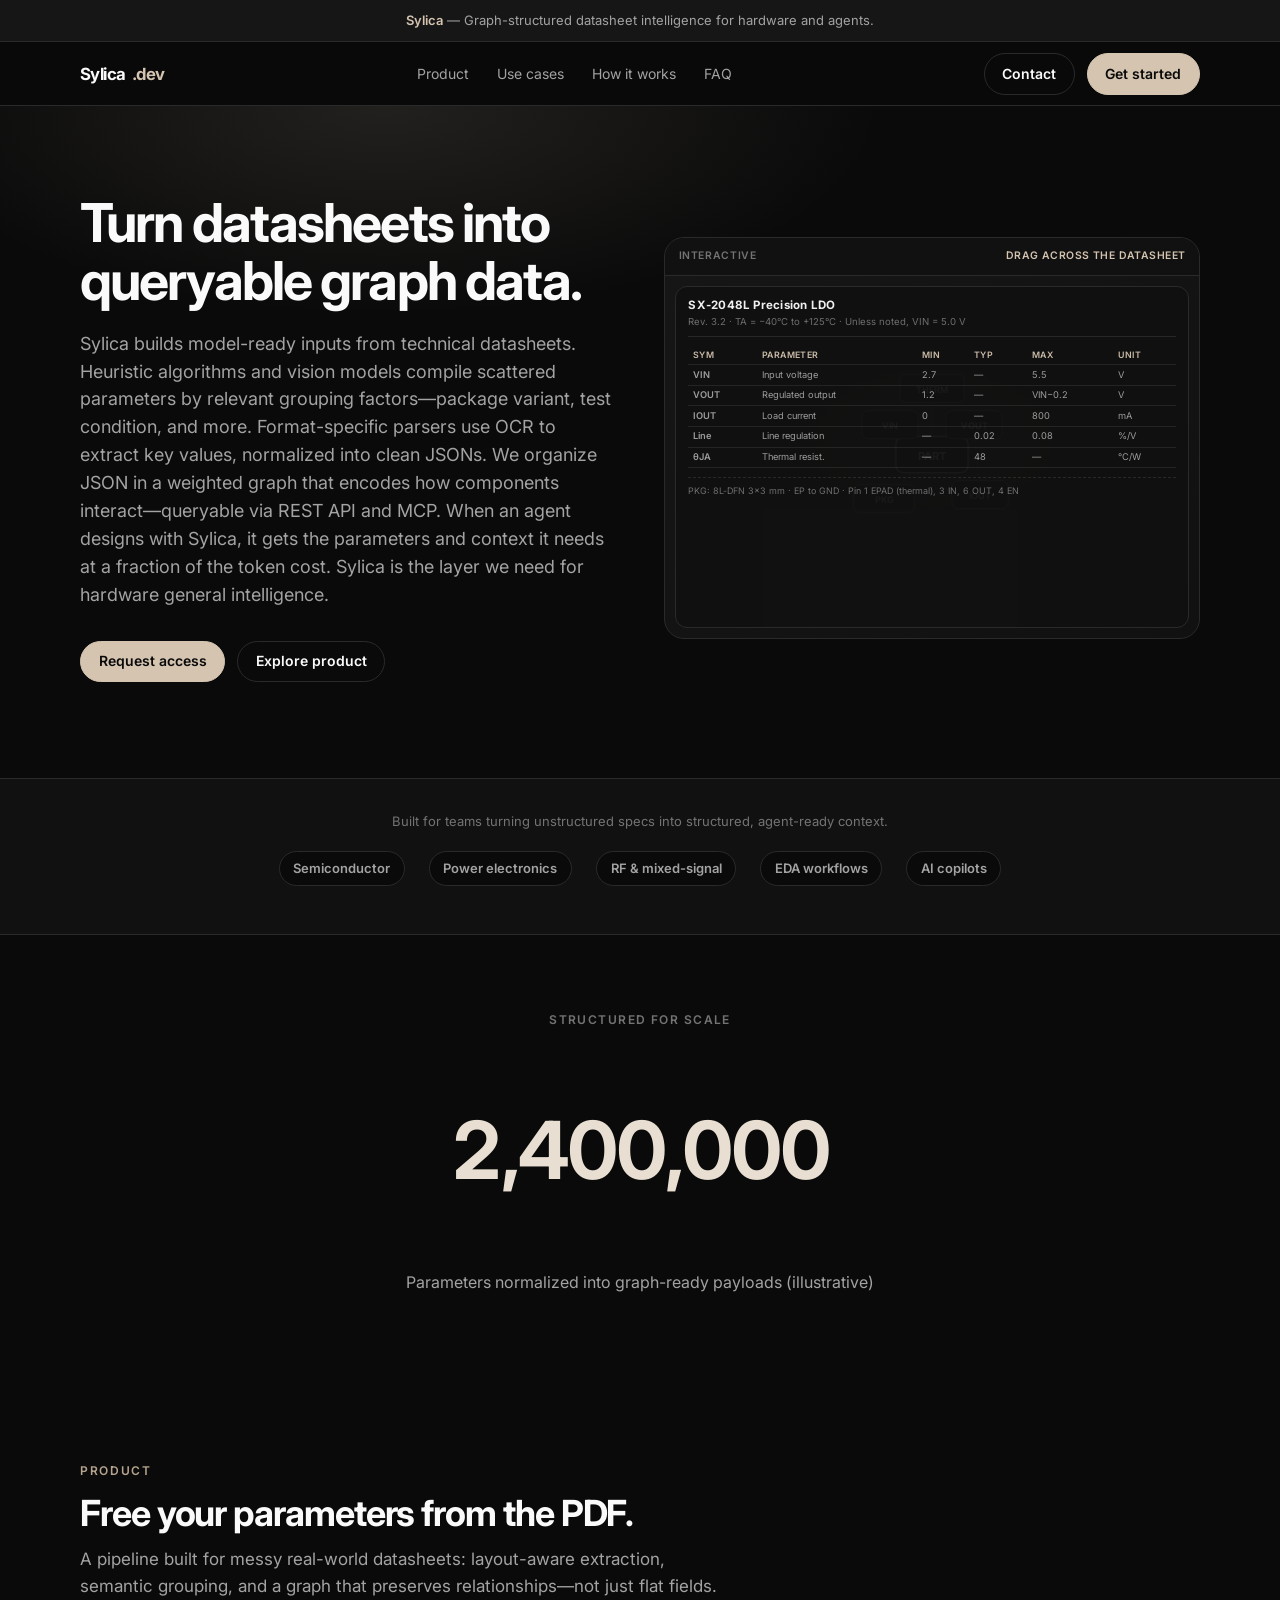
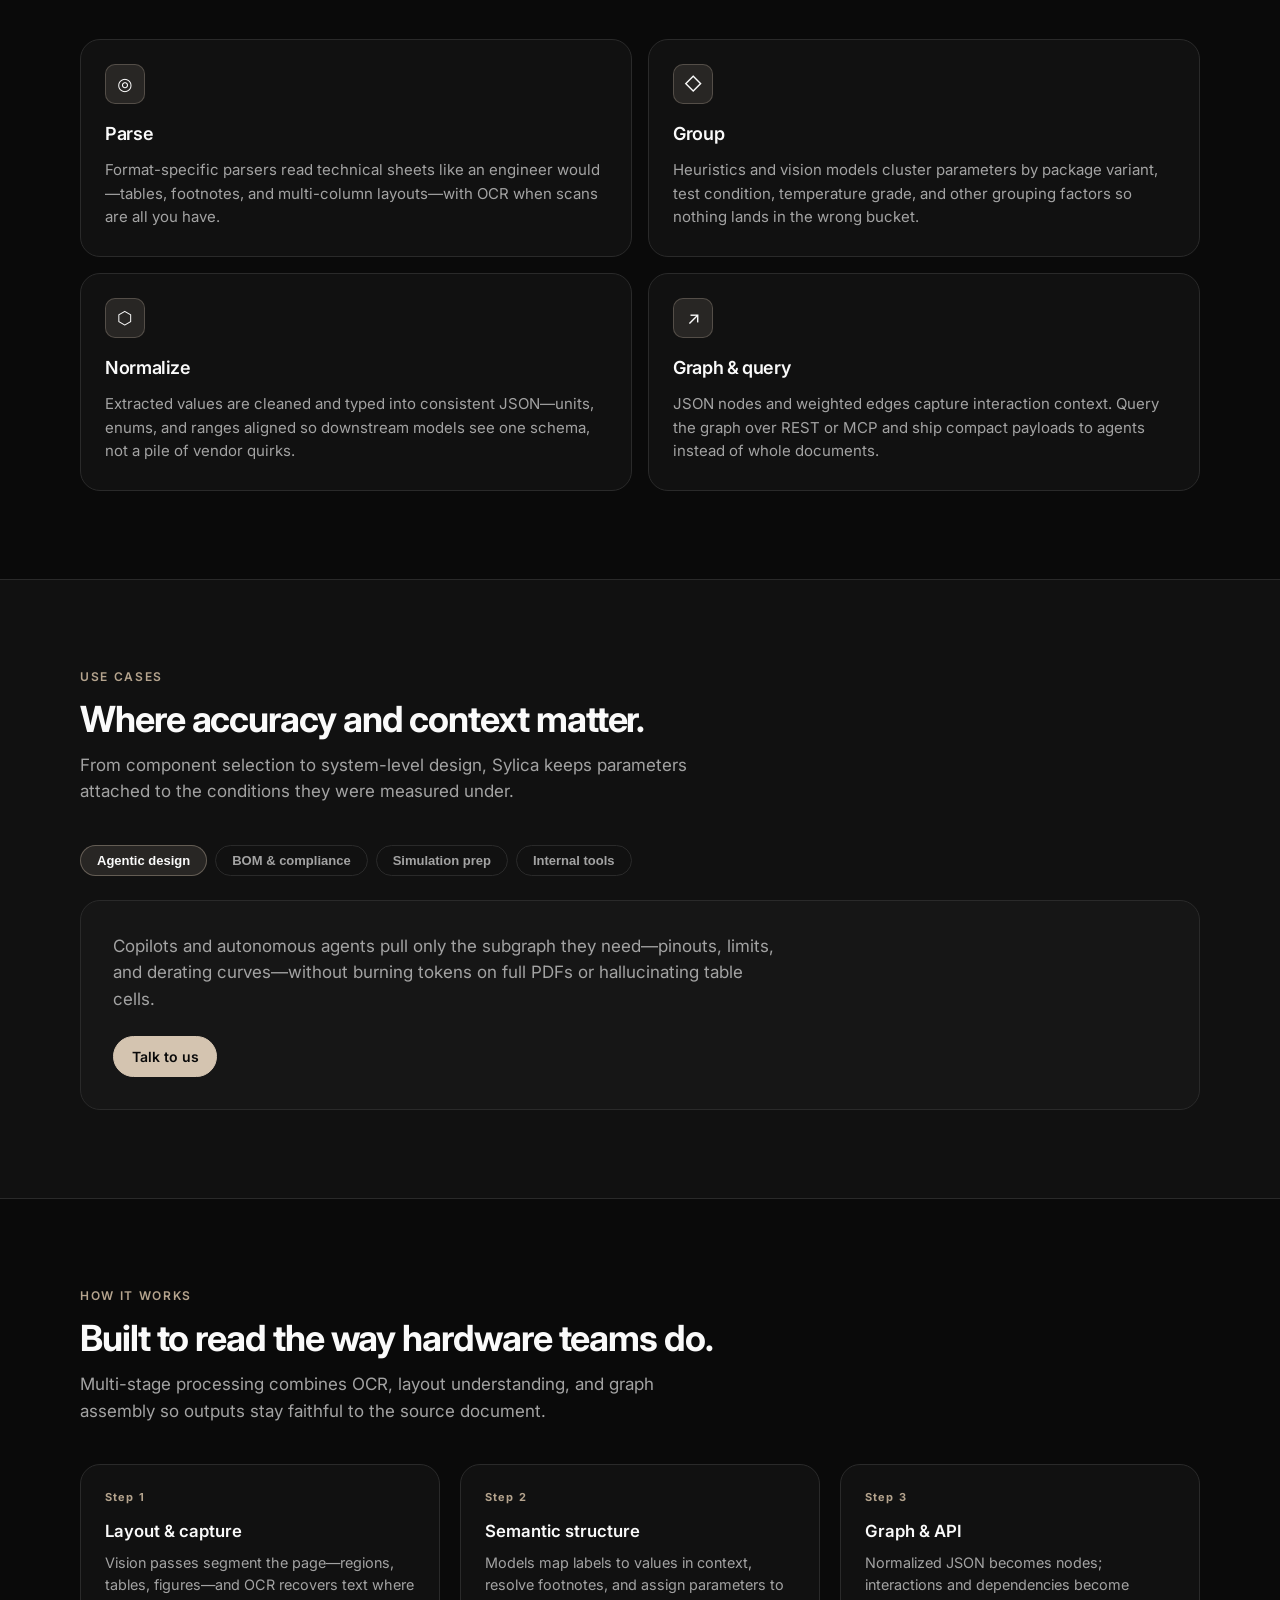
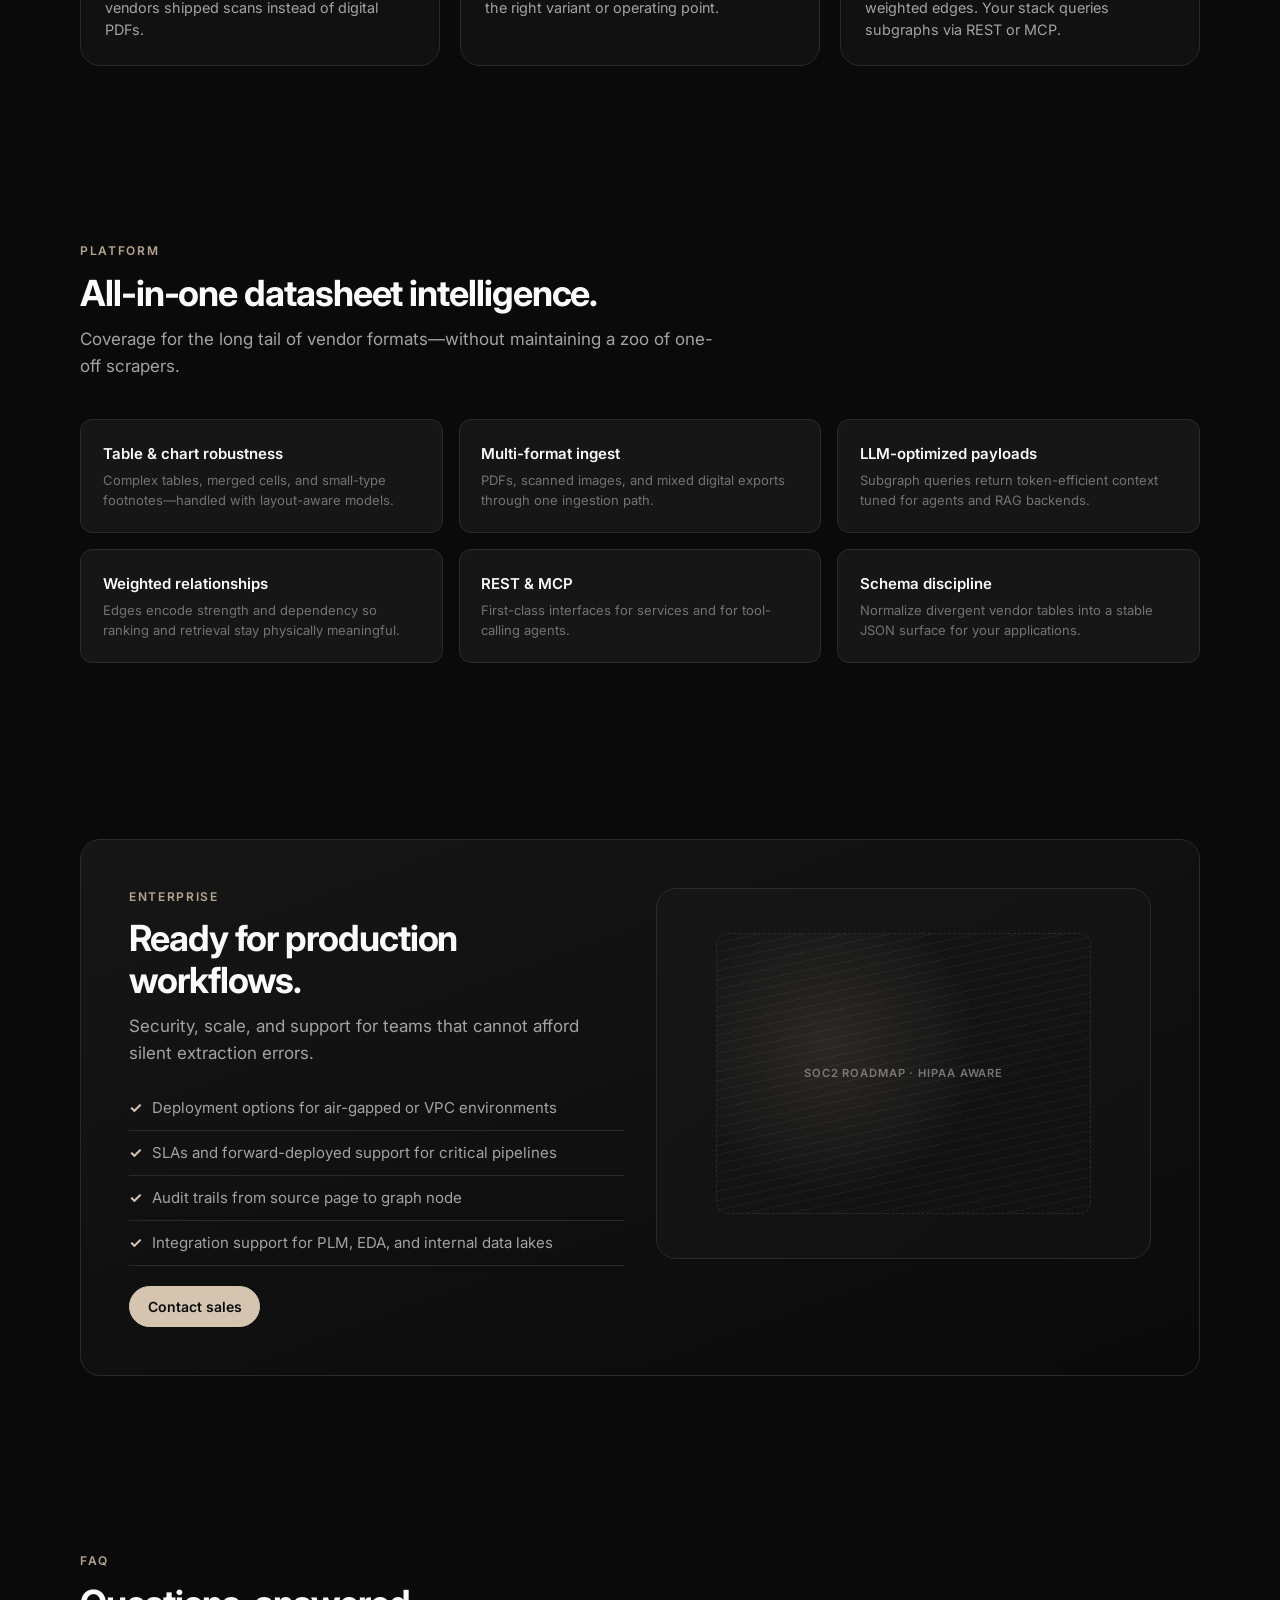
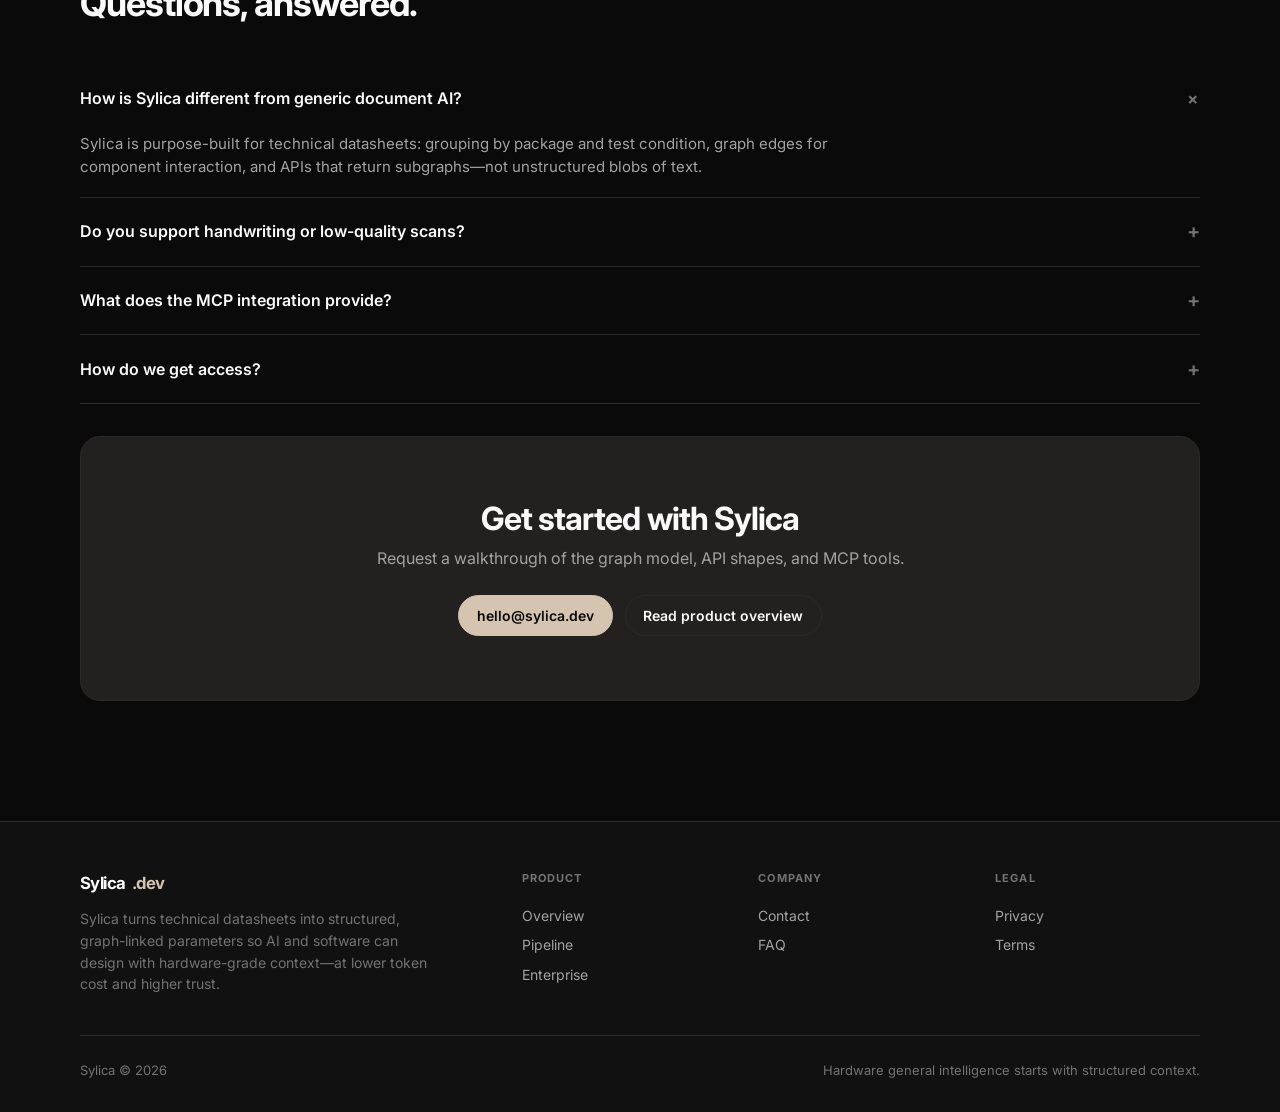
==== index.html @ 8544129c "Fix GitHub Pages: serve Sylica site from repo root for branch deploy; scope Actions artifact to stat" ====
<!DOCTYPE html>
<html lang="en">
  <head>
    <meta charset="utf-8" />
    <meta name="viewport" content="width=device-width, initial-scale=1" />
    <title>Sylica — Model-ready inputs from technical datasheets</title>
    <meta
      name="description"
      content="Sylica builds model-ready inputs from technical datasheets. Graph-structured parameters, REST API and MCP for hardware-aware AI."
    />
    <link rel="preconnect" href="https://fonts.googleapis.com" />
    <link rel="preconnect" href="https://fonts.gstatic.com" crossorigin />
    <link
      href="https://fonts.googleapis.com/css2?family=Inter:ital,opsz,wght@0,14..32,400..700;1,14..32,400..600&display=swap"
      rel="stylesheet"
    />
    <link rel="stylesheet" href="css/variables.css" />
    <link rel="stylesheet" href="css/base.css" />
    <link rel="stylesheet" href="css/site.css" />
    <link rel="stylesheet" href="css/hero-datasheet-demo.css" />
  </head>
  <body>
    <div class="notice">
      <strong>Sylica</strong> — Graph-structured datasheet intelligence for hardware and agents.
    </div>

    <header>
      <div class="wrap nav" id="nav">
        <a href="#" class="logo">Sylica<span>.dev</span></a>
        <nav class="nav-links" aria-label="Primary">
          <a href="#product">Product</a>
          <a href="#use-cases">Use cases</a>
          <a href="#how">How it works</a>
          <a href="#faq">FAQ</a>
        </nav>
        <div class="nav-actions">
          <a href="#contact" class="btn btn-ghost">Contact</a>
          <a href="#contact" class="btn btn-primary">Get started</a>
        </div>
        <button type="button" class="menu-toggle" id="menuToggle" aria-label="Open menu">
          ☰
        </button>
      </div>
    </header>

    <section class="hero">
      <div class="wrap hero-grid">
        <div>
          <h1>Turn datasheets into queryable graph data.</h1>
          <p class="hero-lead">
            Sylica builds model-ready inputs from technical datasheets. Heuristic algorithms and
            vision models compile scattered parameters by relevant grouping factors—package variant,
            test condition, and more. Format-specific parsers use OCR to extract key values,
            normalized into clean JSONs. We organize JSON in a weighted graph that encodes how
            components interact—queryable via REST API and MCP. When an agent designs with Sylica,
            it gets the parameters and context it needs at a fraction of the token cost. Sylica is
            the layer we need for hardware general intelligence.
          </p>
          <div class="hero-ctas">
            <a href="#contact" class="btn btn-primary">Request access</a>
            <a href="#product" class="btn btn-ghost">Explore product</a>
          </div>
        </div>
        <div
          class="hero-visual hero-visual--demo"
          id="heroDatasheetDemo"
          aria-hidden="true"
        >
          <div class="ds-demo">
            <div class="ds-demo__hint">
              <span>Interactive</span>
              <span>Drag across the datasheet</span>
            </div>
            <div class="ds-demo__stage" id="dsDemoStage">
              <div class="ds-demo__sheet" id="dsDemoSheet">
                <div class="ds-demo__sheet-header">
                  <div class="ds-demo__sheet-title">SX-2048L Precision LDO</div>
                  <div class="ds-demo__sheet-meta">Rev. 3.2 · TA = −40°C to +125°C · Unless noted, VIN = 5.0 V</div>
                </div>
                <table class="ds-demo__table">
                  <thead>
                    <tr>
                      <th>Sym</th>
                      <th>Parameter</th>
                      <th>Min</th>
                      <th>Typ</th>
                      <th>Max</th>
                      <th>Unit</th>
                    </tr>
                  </thead>
                  <tbody>
                    <tr>
                      <td>VIN</td>
                      <td>Input voltage</td>
                      <td>2.7</td>
                      <td>—</td>
                      <td>5.5</td>
                      <td>V</td>
                    </tr>
                    <tr>
                      <td>VOUT</td>
                      <td>Regulated output</td>
                      <td>1.2</td>
                      <td>—</td>
                      <td>VIN−0.2</td>
                      <td>V</td>
                    </tr>
                    <tr>
                      <td>IOUT</td>
                      <td>Load current</td>
                      <td>0</td>
                      <td>—</td>
                      <td>800</td>
                      <td>mA</td>
                    </tr>
                    <tr>
                      <td>Line</td>
                      <td>Line regulation</td>
                      <td>—</td>
                      <td>0.02</td>
                      <td>0.08</td>
                      <td>%/V</td>
                    </tr>
                    <tr>
                      <td>θJA</td>
                      <td>Thermal resist.</td>
                      <td>—</td>
                      <td>48</td>
                      <td>—</td>
                      <td>°C/W</td>
                    </tr>
                  </tbody>
                </table>
                <div class="ds-demo__pin">
                  PKG: 8L-DFN 3×3 mm · EP to GND · Pin 1 EPAD (thermal), 3 IN, 6 OUT, 4 EN
                </div>
              </div>
              <div class="ds-demo__graph-layer" id="dsDemoGraph" aria-hidden="true">
                <svg viewBox="0 0 320 240" xmlns="http://www.w3.org/2000/svg" aria-hidden="true">
                  <defs>
                    <filter id="dsGlow" x="-20%" y="-20%" width="140%" height="140%">
                      <feGaussianBlur stdDeviation="1.2" result="b" />
                      <feMerge>
                        <feMergeNode in="b" />
                        <feMergeNode in="SourceGraphic" />
                      </feMerge>
                    </filter>
                  </defs>
                  <g class="g-edges">
                    <path class="g-edge" d="M 160 118 L 118 88" />
                    <path class="g-edge" d="M 160 118 L 202 88" />
                    <path class="g-edge" d="M 160 118 L 208 158" />
                    <path class="g-edge" d="M 160 118 L 112 162" />
                    <path class="g-edge" d="M 160 118 L 160 52" />
                    <path class="g-edge" d="M 118 88 L 202 88" />
                    <path class="g-edge" d="M 202 88 L 208 158" />
                  </g>
                  <g class="g-nodes" filter="url(#dsGlow)">
                    <g class="g-node" transform="translate(160,118)">
                      <rect x="-36" y="-18" width="72" height="36" rx="8" fill="#1a1816" stroke="#d4c4b0" stroke-width="1.2" />
                      <text x="0" y="5" text-anchor="middle" fill="#fafafa" font-size="11" font-family="Inter, system-ui, sans-serif" font-weight="700">PART</text>
                    </g>
                    <g class="g-node" transform="translate(118,88)">
                      <rect x="-28" y="-14" width="56" height="28" rx="6" fill="#161616" stroke="#737373" stroke-width="1" />
                      <text x="0" y="4" text-anchor="middle" fill="#e5e5e5" font-size="9" font-family="Inter, system-ui, sans-serif" font-weight="600">VIN</text>
                    </g>
                    <g class="g-node" transform="translate(202,88)">
                      <rect x="-28" y="-14" width="56" height="28" rx="6" fill="#161616" stroke="#737373" stroke-width="1" />
                      <text x="0" y="4" text-anchor="middle" fill="#e5e5e5" font-size="9" font-family="Inter, system-ui, sans-serif" font-weight="600">VOUT</text>
                    </g>
                    <g class="g-node" transform="translate(208,158)">
                      <rect x="-28" y="-14" width="56" height="28" rx="6" fill="#161616" stroke="#737373" stroke-width="1" />
                      <text x="0" y="4" text-anchor="middle" fill="#e5e5e5" font-size="9" font-family="Inter, system-ui, sans-serif" font-weight="600">IOUT</text>
                    </g>
                    <g class="g-node" transform="translate(112,162)">
                      <rect x="-30" y="-14" width="60" height="28" rx="6" fill="#161616" stroke="#737373" stroke-width="1" />
                      <text x="0" y="4" text-anchor="middle" fill="#e5e5e5" font-size="9" font-family="Inter, system-ui, sans-serif" font-weight="600">PKG</text>
                    </g>
                    <g class="g-node" transform="translate(160,52)">
                      <rect x="-32" y="-14" width="64" height="28" rx="6" fill="#161616" stroke="#737373" stroke-width="1" />
                      <text x="0" y="4" text-anchor="middle" fill="#e5e5e5" font-size="9" font-family="Inter, system-ui, sans-serif" font-weight="600">THERM</text>
                    </g>
                  </g>
                </svg>
              </div>
              <div class="ds-demo__cursor" id="dsDemoCursor"></div>
            </div>
          </div>
        </div>
      </div>
    </section>

    <section class="logo-strip">
      <div class="wrap">
        <p>Built for teams turning unstructured specs into structured, agent-ready context.</p>
        <div class="logo-row">
          <span class="logo-pill">Semiconductor</span>
          <span class="logo-pill">Power electronics</span>
          <span class="logo-pill">RF &amp; mixed-signal</span>
          <span class="logo-pill">EDA workflows</span>
          <span class="logo-pill">AI copilots</span>
        </div>
      </div>
    </section>

    <section class="stat-block">
      <div class="wrap">
        <p class="label">Structured for scale</p>
        <p class="num" id="statNum" data-target="2400000">0</p>
        <p class="sub">Parameters normalized into graph-ready payloads (illustrative)</p>
      </div>
    </section>

    <section class="section" id="product">
      <div class="wrap">
        <div class="section-head">
          <p class="eyebrow">Product</p>
          <h2>Free your parameters from the PDF.</h2>
          <p class="section-desc">
            A pipeline built for messy real-world datasheets: layout-aware extraction, semantic
            grouping, and a graph that preserves relationships—not just flat fields.
          </p>
        </div>
        <div class="card-grid">
          <article class="card">
            <div class="card-icon">◎</div>
            <h3>Parse</h3>
            <p>
              Format-specific parsers read technical sheets like an engineer would—tables,
              footnotes, and multi-column layouts—with OCR when scans are all you have.
            </p>
          </article>
          <article class="card">
            <div class="card-icon">◇</div>
            <h3>Group</h3>
            <p>
              Heuristics and vision models cluster parameters by package variant, test condition,
              temperature grade, and other grouping factors so nothing lands in the wrong bucket.
            </p>
          </article>
          <article class="card">
            <div class="card-icon">⬡</div>
            <h3>Normalize</h3>
            <p>
              Extracted values are cleaned and typed into consistent JSON—units, enums, and ranges
              aligned so downstream models see one schema, not a pile of vendor quirks.
            </p>
          </article>
          <article class="card">
            <div class="card-icon">↗</div>
            <h3>Graph &amp; query</h3>
            <p>
              JSON nodes and weighted edges capture interaction context. Query the graph over REST
              or MCP and ship compact payloads to agents instead of whole documents.
            </p>
          </article>
        </div>
      </div>
    </section>

    <section class="section" id="use-cases" style="background: var(--black-soft); border-block: 1px solid var(--border)">
      <div class="wrap">
        <div class="section-head">
          <p class="eyebrow">Use cases</p>
          <h2>Where accuracy and context matter.</h2>
          <p class="section-desc">
            From component selection to system-level design, Sylica keeps parameters attached to the
            conditions they were measured under.
          </p>
        </div>
        <div class="tabs" role="tablist" aria-label="Use cases">
          <button type="button" class="tab active" role="tab" aria-selected="true" data-panel="uc-1">
            Agentic design
          </button>
          <button type="button" class="tab" role="tab" aria-selected="false" data-panel="uc-2">
            BOM &amp; compliance
          </button>
          <button type="button" class="tab" role="tab" aria-selected="false" data-panel="uc-3">
            Simulation prep
          </button>
          <button type="button" class="tab" role="tab" aria-selected="false" data-panel="uc-4">
            Internal tools
          </button>
        </div>
        <div id="uc-1" class="panel active" role="tabpanel">
          <p>
            Copilots and autonomous agents pull only the subgraph they need—pinouts, limits, and
            derating curves—without burning tokens on full PDFs or hallucinating table cells.
          </p>
          <a href="#contact" class="btn btn-primary">Talk to us</a>
        </div>
        <div id="uc-2" class="panel" role="tabpanel" hidden>
          <p>
            Trace parameters back to package and test conditions for audits and second-source
            analysis. The graph makes “which spec applies here?” a query, not a spreadsheet hunt.
          </p>
          <a href="#contact" class="btn btn-primary">Talk to us</a>
        </div>
        <div id="uc-3" class="panel" role="tabpanel" hidden>
          <p>
            Export consistent parameter sets for models and simulators, with relationships
            preserved so corner cases and dependencies do not get dropped at copy-paste time.
          </p>
          <a href="#contact" class="btn btn-primary">Talk to us</a>
        </div>
        <div id="uc-4" class="panel" role="tabpanel" hidden>
          <p>
            Embed Sylica behind your own portals and PLM hooks. REST and MCP interfaces fit CI,
            review workflows, and custom UIs your team already runs.
          </p>
          <a href="#contact" class="btn btn-primary">Talk to us</a>
        </div>
      </div>
    </section>

    <section class="section" id="how">
      <div class="wrap">
        <div class="section-head">
          <p class="eyebrow">How it works</p>
          <h2>Built to read the way hardware teams do.</h2>
          <p class="section-desc">
            Multi-stage processing combines OCR, layout understanding, and graph assembly so
            outputs stay faithful to the source document.
          </p>
        </div>
        <div class="steps">
          <div class="step">
            <div class="step-num">Step 1</div>
            <h3>Layout &amp; capture</h3>
            <p>
              Vision passes segment the page—regions, tables, figures—and OCR recovers text where
              vendors shipped scans instead of digital PDFs.
            </p>
          </div>
          <div class="step">
            <div class="step-num">Step 2</div>
            <h3>Semantic structure</h3>
            <p>
              Models map labels to values in context, resolve footnotes, and assign parameters to
              the right variant or operating point.
            </p>
          </div>
          <div class="step">
            <div class="step-num">Step 3</div>
            <h3>Graph &amp; API</h3>
            <p>
              Normalized JSON becomes nodes; interactions and dependencies become weighted edges.
              Your stack queries subgraphs via REST or MCP.
            </p>
          </div>
        </div>
      </div>
    </section>

    <section class="section">
      <div class="wrap">
        <div class="section-head">
          <p class="eyebrow">Platform</p>
          <h2>All-in-one datasheet intelligence.</h2>
          <p class="section-desc">
            Coverage for the long tail of vendor formats—without maintaining a zoo of one-off
            scrapers.
          </p>
        </div>
        <div class="feature-grid">
          <div class="feature">
            <h4>Table &amp; chart robustness</h4>
            <p>Complex tables, merged cells, and small-type footnotes—handled with layout-aware models.</p>
          </div>
          <div class="feature">
            <h4>Multi-format ingest</h4>
            <p>PDFs, scanned images, and mixed digital exports through one ingestion path.</p>
          </div>
          <div class="feature">
            <h4>LLM-optimized payloads</h4>
            <p>Subgraph queries return token-efficient context tuned for agents and RAG backends.</p>
          </div>
          <div class="feature">
            <h4>Weighted relationships</h4>
            <p>Edges encode strength and dependency so ranking and retrieval stay physically meaningful.</p>
          </div>
          <div class="feature">
            <h4>REST &amp; MCP</h4>
            <p>First-class interfaces for services and for tool-calling agents.</p>
          </div>
          <div class="feature">
            <h4>Schema discipline</h4>
            <p>Normalize divergent vendor tables into a stable JSON surface for your applications.</p>
          </div>
        </div>
      </div>
    </section>

    <section class="section" id="enterprise">
      <div class="wrap">
        <div class="enterprise">
          <div>
            <p class="eyebrow">Enterprise</p>
            <h2>Ready for production workflows.</h2>
            <p class="section-desc">
              Security, scale, and support for teams that cannot afford silent extraction errors.
            </p>
            <ul>
              <li>Deployment options for air-gapped or VPC environments</li>
              <li>SLAs and forward-deployed support for critical pipelines</li>
              <li>Audit trails from source page to graph node</li>
              <li>Integration support for PLM, EDA, and internal data lakes</li>
            </ul>
            <a href="#contact" class="btn btn-primary" style="margin-top: 1.25rem">Contact sales</a>
          </div>
          <div class="hero-visual" style="min-height: 220px" aria-hidden="true">
            <div class="hero-nodes">SOC2 roadmap · HIPAA aware</div>
          </div>
        </div>
      </div>
    </section>

    <section class="section" id="faq">
      <div class="wrap">
        <div class="section-head">
          <p class="eyebrow">FAQ</p>
          <h2>Questions, answered.</h2>
        </div>
        <div class="faq-list">
          <div class="faq-item open">
            <button type="button" aria-expanded="true">
              How is Sylica different from generic document AI?
              <span aria-hidden="true">+</span>
            </button>
            <div class="faq-body">
              <p>
                Sylica is purpose-built for technical datasheets: grouping by package and test
                condition, graph edges for component interaction, and APIs that return subgraphs—not
                unstructured blobs of text.
              </p>
            </div>
          </div>
          <div class="faq-item">
            <button type="button" aria-expanded="false">
              Do you support handwriting or low-quality scans?
              <span aria-hidden="true">+</span>
            </button>
            <div class="faq-body">
              <p>
                OCR is part of the pipeline for scanned PDFs and images. Quality and accuracy depend
                on resolution and legibility; we can evaluate your corpus in a pilot.
              </p>
            </div>
          </div>
          <div class="faq-item">
            <button type="button" aria-expanded="false">
              What does the MCP integration provide?
              <span aria-hidden="true">+</span>
            </button>
            <div class="faq-body">
              <p>
                Agents can query the datasheet graph as a tool: retrieve parameters, related
                components, and context windows sized for the task—reducing tokens versus dumping
                whole documents into the prompt.
              </p>
            </div>
          </div>
          <div class="faq-item">
            <button type="button" aria-expanded="false">
              How do we get access?
              <span aria-hidden="true">+</span>
            </button>
            <div class="faq-body">
              <p>
                Reach out via the contact section below. We will align on volume, formats, and
                deployment model, then provision keys and integration support.
              </p>
            </div>
          </div>
        </div>

        <div class="cta-band" id="contact">
          <h2>Get started with Sylica</h2>
          <p>Request a walkthrough of the graph model, API shapes, and MCP tools.</p>
          <div class="hero-ctas">
            <a href="mailto:hello@sylica.dev" class="btn btn-primary">hello@sylica.dev</a>
            <a href="#product" class="btn btn-ghost">Read product overview</a>
          </div>
        </div>
      </div>
    </section>

    <footer>
      <div class="wrap">
        <div class="footer-grid">
          <div class="footer-brand">
            <a href="#" class="logo">Sylica<span>.dev</span></a>
            <p>
              Sylica turns technical datasheets into structured, graph-linked parameters so AI and
              software can design with hardware-grade context—at lower token cost and higher trust.
            </p>
          </div>
          <div class="footer-col">
            <h4>Product</h4>
            <a href="#product">Overview</a>
            <a href="#how">Pipeline</a>
            <a href="#enterprise">Enterprise</a>
          </div>
          <div class="footer-col">
            <h4>Company</h4>
            <a href="#contact">Contact</a>
            <a href="#faq">FAQ</a>
          </div>
          <div class="footer-col">
            <h4>Legal</h4>
            <a href="#">Privacy</a>
            <a href="#">Terms</a>
          </div>
        </div>
        <div class="footer-bottom">
          <span>Sylica © <span id="year"></span></span>
          <span>Hardware general intelligence starts with structured context.</span>
        </div>
      </div>
    </footer>

    <script src="js/main.js" defer></script>
    <script src="js/hero-datasheet-demo.js" defer></script>
  </body>
</html>
---- css/variables.css ----
/* Design tokens: colors, radii, layout constants */
:root {
  --black: #0a0a0a;
  --black-soft: #111111;
  --elevated: #161616;
  --border: #2a2a2a;
  --grey: #737373;
  --grey-light: #a3a3a3;
  --white: #fafafa;
  --beige: #d4c4b0;
  --beige-deep: #b5a48e;
  --beige-wash: #e8dfd2;
  --beige-dim: rgba(212, 196, 176, 0.12);
  --radius: 12px;
  --radius-lg: 20px;
  --max: 1120px;
  --nav-h: 64px;
}
---- css/base.css ----
/* Reset, page shell, buttons, mobile nav toggle */
*,
*::before,
*::after {
  box-sizing: border-box;
}

html {
  scroll-behavior: smooth;
}

body {
  margin: 0;
  font-family: "Inter", system-ui, -apple-system, sans-serif;
  font-optical-sizing: auto;
  background: var(--black);
  color: var(--white);
  line-height: 1.55;
  -webkit-font-smoothing: antialiased;
}

a {
  color: inherit;
  text-decoration: none;
}

.wrap {
  width: min(100% - 2.5rem, var(--max));
  margin-inline: auto;
}
---- css/site.css ----
/* Header, hero (default), sections, cards, tabs, FAQ, footer */

/* Top notice */
.notice {
  background: var(--elevated);
  border-bottom: 1px solid var(--border);
  text-align: center;
  font-size: 0.8125rem;
  color: var(--grey-light);
  padding: 0.65rem 1rem;
}

.notice strong {
  color: var(--beige);
  font-weight: 600;
}

/* Header */
header {
  position: sticky;
  top: 0;
  z-index: 50;
  height: var(--nav-h);
  background: rgba(10, 10, 10, 0.85);
  backdrop-filter: blur(12px);
  border-bottom: 1px solid var(--border);
}

.nav {
  position: relative;
  height: var(--nav-h);
  display: flex;
  align-items: center;
  justify-content: space-between;
  gap: 1rem;
}

.logo {
  font-weight: 700;
  font-size: 1.05rem;
  letter-spacing: -0.03em;
  display: flex;
  align-items: center;
  gap: 0.35rem;
}

.logo span {
  color: var(--beige);
}

.nav-links {
  display: flex;
  align-items: center;
  gap: 1.75rem;
}

.nav-links a:not(.btn) {
  font-size: 0.875rem;
  color: var(--grey-light);
  transition: color 0.15s;
}

.nav-links a:not(.btn):hover {
  color: var(--white);
}

.nav-actions {
  display: flex;
  align-items: center;
  gap: 0.75rem;
}

.btn {
  display: inline-flex;
  align-items: center;
  justify-content: center;
  padding: 0.55rem 1.1rem;
  font-size: 0.875rem;
  font-weight: 600;
  border-radius: 999px;
  border: 1px solid transparent;
  cursor: pointer;
  transition: background 0.15s, border-color 0.15s, color 0.15s;
  white-space: nowrap;
}

.btn-ghost {
  border-color: var(--border);
  background: transparent;
  color: var(--white);
}

.btn-ghost:hover {
  border-color: var(--grey);
  background: var(--elevated);
}

.btn-primary {
  background: var(--beige);
  color: var(--black);
  border-color: var(--beige);
}

.btn-primary:hover {
  background: var(--beige-wash);
  border-color: var(--beige-wash);
}

.menu-toggle {
  display: none;
  width: 40px;
  height: 40px;
  border: 1px solid var(--border);
  border-radius: 8px;
  background: var(--elevated);
  color: var(--white);
  cursor: pointer;
  align-items: center;
  justify-content: center;
}

@media (max-width: 900px) {
  .menu-toggle {
    display: flex;
  }

  .nav-links,
  .nav-actions {
    display: none;
  }

  .nav.open .nav-links,
  .nav.open .nav-actions {
    display: flex;
    flex-direction: column;
    position: absolute;
    top: var(--nav-h);
    left: 0;
    right: 0;
    background: var(--black-soft);
    border-bottom: 1px solid var(--border);
    padding: 1rem 1.25rem 1.25rem;
    align-items: stretch;
    gap: 0.5rem;
  }

  .nav.open .nav-actions {
    padding-top: 0;
  }

  .nav.open .nav-actions .btn {
    width: 100%;
  }
}

/* Hero */
.hero {
  padding: clamp(3rem, 8vw, 5.5rem) 0 clamp(4rem, 10vw, 6rem);
  position: relative;
  overflow: hidden;
}

.hero::before {
  content: "";
  position: absolute;
  inset: -40% 20% auto -20%;
  height: 80%;
  background: radial-gradient(ellipse, var(--beige-dim) 0%, transparent 55%);
  pointer-events: none;
}

.hero-grid {
  display: grid;
  grid-template-columns: 1fr 1fr;
  gap: 3rem;
  align-items: center;
  position: relative;
}

@media (max-width: 900px) {
  .hero-grid {
    grid-template-columns: 1fr;
  }
}

.hero h1 {
  font-size: clamp(2.25rem, 5vw, 3.35rem);
  font-weight: 700;
  letter-spacing: -0.035em;
  line-height: 1.08;
  margin: 0 0 1.25rem;
}

.hero-lead {
  font-size: 1.125rem;
  color: var(--grey-light);
  max-width: 34rem;
  margin: 0 0 2rem;
}

.hero-ctas {
  display: flex;
  flex-wrap: wrap;
  gap: 0.75rem;
}

.hero-visual {
  aspect-ratio: 4/3;
  border-radius: var(--radius-lg);
  border: 1px solid var(--border);
  background: linear-gradient(145deg, var(--elevated) 0%, var(--black-soft) 100%);
  position: relative;
  overflow: hidden;
}

.hero-visual::after {
  content: "";
  position: absolute;
  inset: 12%;
  border-radius: var(--radius);
  border: 1px dashed var(--border);
  background: repeating-linear-gradient(
      -12deg,
      transparent,
      transparent 8px,
      rgba(212, 196, 176, 0.06) 8px,
      rgba(212, 196, 176, 0.06) 9px
    ),
    radial-gradient(circle at 30% 40%, var(--beige-dim), transparent 50%);
}

.hero-nodes {
  position: absolute;
  inset: 0;
  display: grid;
  place-items: center;
  font-size: 0.7rem;
  font-weight: 600;
  letter-spacing: 0.08em;
  text-transform: uppercase;
  color: var(--grey);
}

/* Logos */
.logo-strip {
  padding: 2rem 0 3rem;
  border-top: 1px solid var(--border);
  border-bottom: 1px solid var(--border);
  background: var(--black-soft);
}

.logo-strip p {
  text-align: center;
  font-size: 0.8125rem;
  color: var(--grey);
  margin: 0 0 1.25rem;
}

.logo-row {
  display: flex;
  flex-wrap: wrap;
  justify-content: center;
  gap: 0.75rem 1.5rem;
}

.logo-pill {
  font-size: 0.8125rem;
  font-weight: 600;
  color: var(--grey-light);
  padding: 0.4rem 0.85rem;
  border-radius: 999px;
  border: 1px solid var(--border);
  background: var(--black);
}

/* Stat */
.stat-block {
  padding: 4rem 0;
  text-align: center;
}

.stat-block .label {
  font-size: 0.75rem;
  font-weight: 600;
  letter-spacing: 0.12em;
  text-transform: uppercase;
  color: var(--grey);
  margin-bottom: 0.5rem;
}

.stat-block .num {
  font-size: clamp(3rem, 10vw, 5rem);
  font-weight: 700;
  letter-spacing: -0.04em;
  color: var(--beige-wash);
  line-height: 1;
  font-variant-numeric: tabular-nums;
}

.stat-block .sub {
  margin-top: 0.75rem;
  color: var(--grey-light);
  font-size: 1rem;
}

/* Sections */
.section {
  padding: clamp(3.5rem, 8vw, 5.5rem) 0;
}

.section-head {
  max-width: 40rem;
  margin-bottom: 2.5rem;
}

.eyebrow {
  font-size: 0.75rem;
  font-weight: 600;
  letter-spacing: 0.14em;
  text-transform: uppercase;
  color: var(--beige-deep);
  margin: 0 0 0.75rem;
}

.section h2 {
  font-size: clamp(1.75rem, 3.5vw, 2.25rem);
  font-weight: 700;
  letter-spacing: -0.03em;
  margin: 0 0 0.75rem;
  line-height: 1.15;
}

.section-desc {
  margin: 0;
  color: var(--grey-light);
  font-size: 1.0625rem;
}

/* Product cards */
.card-grid {
  display: grid;
  grid-template-columns: repeat(2, 1fr);
  gap: 1rem;
}

@media (max-width: 768px) {
  .card-grid {
    grid-template-columns: 1fr;
  }
}

.card {
  border: 1px solid var(--border);
  border-radius: var(--radius-lg);
  padding: 1.5rem 1.5rem 1.75rem;
  background: var(--black-soft);
  transition: border-color 0.2s;
}

.card:hover {
  border-color: #3d3d3d;
}

.card h3 {
  margin: 0 0 0.65rem;
  font-size: 1.125rem;
  font-weight: 600;
  letter-spacing: -0.02em;
}

.card p {
  margin: 0;
  font-size: 0.9375rem;
  color: var(--grey-light);
}

.card-icon {
  width: 40px;
  height: 40px;
  border-radius: 10px;
  background: var(--beige-dim);
  border: 1px solid rgba(212, 196, 176, 0.25);
  display: grid;
  place-items: center;
  margin-bottom: 1rem;
  font-size: 1.1rem;
}

/* Use cases */
.tabs {
  display: flex;
  flex-wrap: wrap;
  gap: 0.5rem;
  margin-bottom: 1.5rem;
}

.tab {
  padding: 0.45rem 1rem;
  font-size: 0.8125rem;
  font-weight: 600;
  border-radius: 999px;
  border: 1px solid var(--border);
  background: transparent;
  color: var(--grey-light);
  cursor: pointer;
  transition: all 0.15s;
}

.tab:hover,
.tab.active {
  background: var(--beige-dim);
  border-color: rgba(212, 196, 176, 0.35);
  color: var(--white);
}

.panel {
  display: none;
  border: 1px solid var(--border);
  border-radius: var(--radius-lg);
  padding: 2rem;
  background: var(--elevated);
}

.panel.active {
  display: block;
}

.panel p {
  margin: 0;
  color: var(--grey-light);
  font-size: 1.0625rem;
  max-width: 42rem;
}

.panel .btn {
  margin-top: 1.5rem;
}

/* How it works */
.steps {
  display: grid;
  grid-template-columns: repeat(3, 1fr);
  gap: 1.25rem;
}

@media (max-width: 768px) {
  .steps {
    grid-template-columns: 1fr;
  }
}

.step {
  border: 1px solid var(--border);
  border-radius: var(--radius-lg);
  padding: 1.5rem;
  background: var(--black-soft);
}

.step-num {
  font-size: 0.6875rem;
  font-weight: 700;
  letter-spacing: 0.1em;
  color: var(--beige-deep);
  margin-bottom: 0.75rem;
}

.step h3 {
  margin: 0 0 0.5rem;
  font-size: 1.05rem;
  font-weight: 600;
}

.step p {
  margin: 0;
  font-size: 0.9rem;
  color: var(--grey-light);
}

/* Feature matrix */
.feature-grid {
  display: grid;
  grid-template-columns: repeat(3, 1fr);
  gap: 1rem;
}

@media (max-width: 900px) {
  .feature-grid {
    grid-template-columns: 1fr;
  }
}

.feature {
  padding: 1.35rem;
  border-radius: var(--radius);
  border: 1px solid var(--border);
  background: var(--elevated);
}

.feature h4 {
  margin: 0 0 0.4rem;
  font-size: 0.9375rem;
  font-weight: 600;
}

.feature p {
  margin: 0;
  font-size: 0.8125rem;
  color: var(--grey);
  line-height: 1.5;
}

/* Enterprise */
.enterprise {
  border: 1px solid var(--border);
  border-radius: var(--radius-lg);
  padding: clamp(2rem, 5vw, 3rem);
  background: linear-gradient(160deg, var(--elevated) 0%, var(--black) 100%);
  display: grid;
  grid-template-columns: 1fr 1fr;
  gap: 2rem;
  align-items: start;
}

@media (max-width: 768px) {
  .enterprise {
    grid-template-columns: 1fr;
  }
}

.enterprise ul {
  margin: 1.25rem 0 0;
  padding: 0;
  list-style: none;
}

.enterprise li {
  padding: 0.65rem 0;
  border-bottom: 1px solid var(--border);
  font-size: 0.9375rem;
  color: var(--grey-light);
  display: flex;
  gap: 0.65rem;
  align-items: flex-start;
}

.enterprise li::before {
  content: "✓";
  color: var(--beige);
  font-weight: 700;
  flex-shrink: 0;
}

/* FAQ */
.faq-item {
  border-bottom: 1px solid var(--border);
}

.faq-item button {
  width: 100%;
  text-align: left;
  padding: 1.15rem 0;
  background: none;
  border: none;
  color: var(--white);
  font: inherit;
  font-weight: 600;
  font-size: 1rem;
  cursor: pointer;
  display: flex;
  justify-content: space-between;
  align-items: center;
  gap: 1rem;
}

.faq-item button span:last-child {
  font-size: 1.25rem;
  color: var(--grey);
  transition: transform 0.2s;
}

.faq-item.open button span:last-child {
  transform: rotate(45deg);
}

.faq-body {
  max-height: 0;
  overflow: hidden;
  transition: max-height 0.35s ease;
}

.faq-item.open .faq-body {
  max-height: 28rem;
}

.faq-body p {
  margin: 0 0 1.15rem;
  color: var(--grey-light);
  font-size: 0.9375rem;
  max-width: 48rem;
}

/* CTA band */
.cta-band {
  margin: 2rem 0 0;
  padding: clamp(3rem, 6vw, 4rem);
  border-radius: var(--radius-lg);
  border: 1px solid var(--border);
  background: var(--beige-dim);
  text-align: center;
}

.cta-band h2 {
  font-size: clamp(1.5rem, 3vw, 2rem);
  margin: 0 0 0.5rem;
}

.cta-band p {
  margin: 0 0 1.5rem;
  color: var(--grey-light);
}

.cta-band .hero-ctas {
  justify-content: center;
}

/* Footer */
footer {
  border-top: 1px solid var(--border);
  padding: 3rem 0 2rem;
  margin-top: 2rem;
  background: var(--black-soft);
}

.footer-grid {
  display: grid;
  grid-template-columns: 2fr repeat(3, 1fr);
  gap: 2rem;
}

@media (max-width: 768px) {
  .footer-grid {
    grid-template-columns: 1fr 1fr;
  }
}

@media (max-width: 520px) {
  .footer-grid {
    grid-template-columns: 1fr;
  }
}

.footer-brand p {
  margin: 0.75rem 0 0;
  font-size: 0.875rem;
  color: var(--grey);
  max-width: 22rem;
  line-height: 1.55;
}

.footer-col h4 {
  margin: 0 0 0.85rem;
  font-size: 0.6875rem;
  font-weight: 700;
  letter-spacing: 0.1em;
  text-transform: uppercase;
  color: var(--grey);
}

.footer-col a {
  display: block;
  font-size: 0.875rem;
  color: var(--grey-light);
  padding: 0.25rem 0;
}

.footer-col a:hover {
  color: var(--beige-wash);
}

.footer-bottom {
  margin-top: 2.5rem;
  padding-top: 1.5rem;
  border-top: 1px solid var(--border);
  font-size: 0.8125rem;
  color: var(--grey);
  display: flex;
  flex-wrap: wrap;
  justify-content: space-between;
  gap: 0.75rem;
}
---- css/hero-datasheet-demo.css ----
/* Hero interactive demo: datasheet layer ↔ graph layer */
.hero-visual.hero-visual--demo {
  user-select: none;
  -webkit-user-select: none;
  cursor: crosshair;
}

.hero-visual.hero-visual--demo::after {
  display: none;
}

.ds-demo {
  position: absolute;
  inset: 0;
  display: flex;
  flex-direction: column;
  font-size: 0.625rem;
  color: var(--grey-light);
}

.ds-demo__hint {
  flex-shrink: 0;
  padding: 0.65rem 0.85rem;
  border-bottom: 1px solid var(--border);
  background: rgba(17, 17, 17, 0.92);
  font-size: 0.65rem;
  font-weight: 600;
  letter-spacing: 0.06em;
  text-transform: uppercase;
  color: var(--grey);
  display: flex;
  align-items: center;
  justify-content: space-between;
  gap: 0.5rem;
}

.ds-demo__hint span:last-child {
  color: var(--beige);
  font-weight: 600;
  letter-spacing: 0.04em;
}

.ds-demo__stage {
  position: relative;
  flex: 1;
  min-height: 0;
  margin: 0.65rem;
  border-radius: var(--radius);
  border: 1px solid var(--border);
  background: var(--black-soft);
  overflow: hidden;
  touch-action: none;
}

.ds-demo__sheet,
.ds-demo__graph-layer {
  position: absolute;
  inset: 0;
  transition: opacity 0.05s linear;
}

.ds-demo__sheet {
  padding: 0.65rem 0.75rem;
  overflow: hidden;
  font-family: "Inter", ui-monospace, monospace;
  line-height: 1.35;
  pointer-events: none;
}

.ds-demo__sheet-header {
  border-bottom: 1px solid var(--border);
  padding-bottom: 0.45rem;
  margin-bottom: 0.5rem;
}

.ds-demo__sheet-title {
  font-size: 0.72rem;
  font-weight: 700;
  letter-spacing: 0.02em;
  color: var(--white);
  font-family: "Inter", system-ui, sans-serif;
}

.ds-demo__sheet-meta {
  margin-top: 0.2rem;
  color: var(--grey);
  font-size: 0.6rem;
}

.ds-demo__table {
  width: 100%;
  border-collapse: collapse;
  font-size: 0.58rem;
}

.ds-demo__table th,
.ds-demo__table td {
  text-align: left;
  padding: 0.22rem 0.28rem;
  border-bottom: 1px solid rgba(42, 42, 42, 0.85);
}

.ds-demo__table th {
  color: var(--beige);
  font-weight: 600;
  font-size: 0.55rem;
  text-transform: uppercase;
  letter-spacing: 0.04em;
}

.ds-demo__table td:first-child {
  color: var(--grey-light);
  font-weight: 600;
}

.ds-demo__pin {
  margin-top: 0.55rem;
  padding-top: 0.45rem;
  border-top: 1px dashed var(--border);
  font-size: 0.56rem;
  color: var(--grey);
}

.ds-demo__graph-layer {
  display: flex;
  align-items: center;
  justify-content: center;
  background: radial-gradient(ellipse 85% 75% at 50% 45%, rgba(212, 196, 176, 0.07), transparent 55%),
    var(--black-soft);
  pointer-events: none;
}

.ds-demo__graph-layer svg {
  width: 100%;
  height: 100%;
  max-width: 320px;
  max-height: 100%;
}

.ds-demo__graph-layer .g-node {
  transition: transform 0.35s cubic-bezier(0.34, 1.56, 0.64, 1);
}

.ds-demo__graph-layer .g-edge {
  fill: none;
  stroke: rgba(212, 196, 176, 0.35);
  stroke-width: 1.25;
  stroke-linecap: round;
  stroke-dasharray: 4 3;
  animation: ds-dash 14s linear infinite;
}

.ds-demo__graph-layer.is-rich .g-edge {
  stroke: rgba(212, 196, 176, 0.55);
  stroke-dasharray: none;
  animation: none;
}

@keyframes ds-dash {
  to {
    stroke-dashoffset: -80;
  }
}

.ds-demo__cursor {
  position: absolute;
  width: 140px;
  height: 140px;
  margin: -70px 0 0 -70px;
  border-radius: 50%;
  pointer-events: none;
  background: radial-gradient(circle, rgba(212, 196, 176, 0.14) 0%, transparent 68%);
  opacity: 0;
  transition: opacity 0.2s;
  mix-blend-mode: screen;
  z-index: 3;
}

.ds-demo__stage.is-active .ds-demo__cursor {
  opacity: 1;
}

@media (max-width: 900px) {
  .ds-demo__graph-layer svg {
    max-width: 260px;
  }
}

@media (prefers-reduced-motion: reduce) {
  .ds-demo__graph-layer .g-edge {
    animation: none;
    stroke-dasharray: none;
  }

  .hero-visual.hero-visual--demo {
    cursor: default;
  }

  .ds-demo__stage {
    touch-action: manipulation;
  }
}
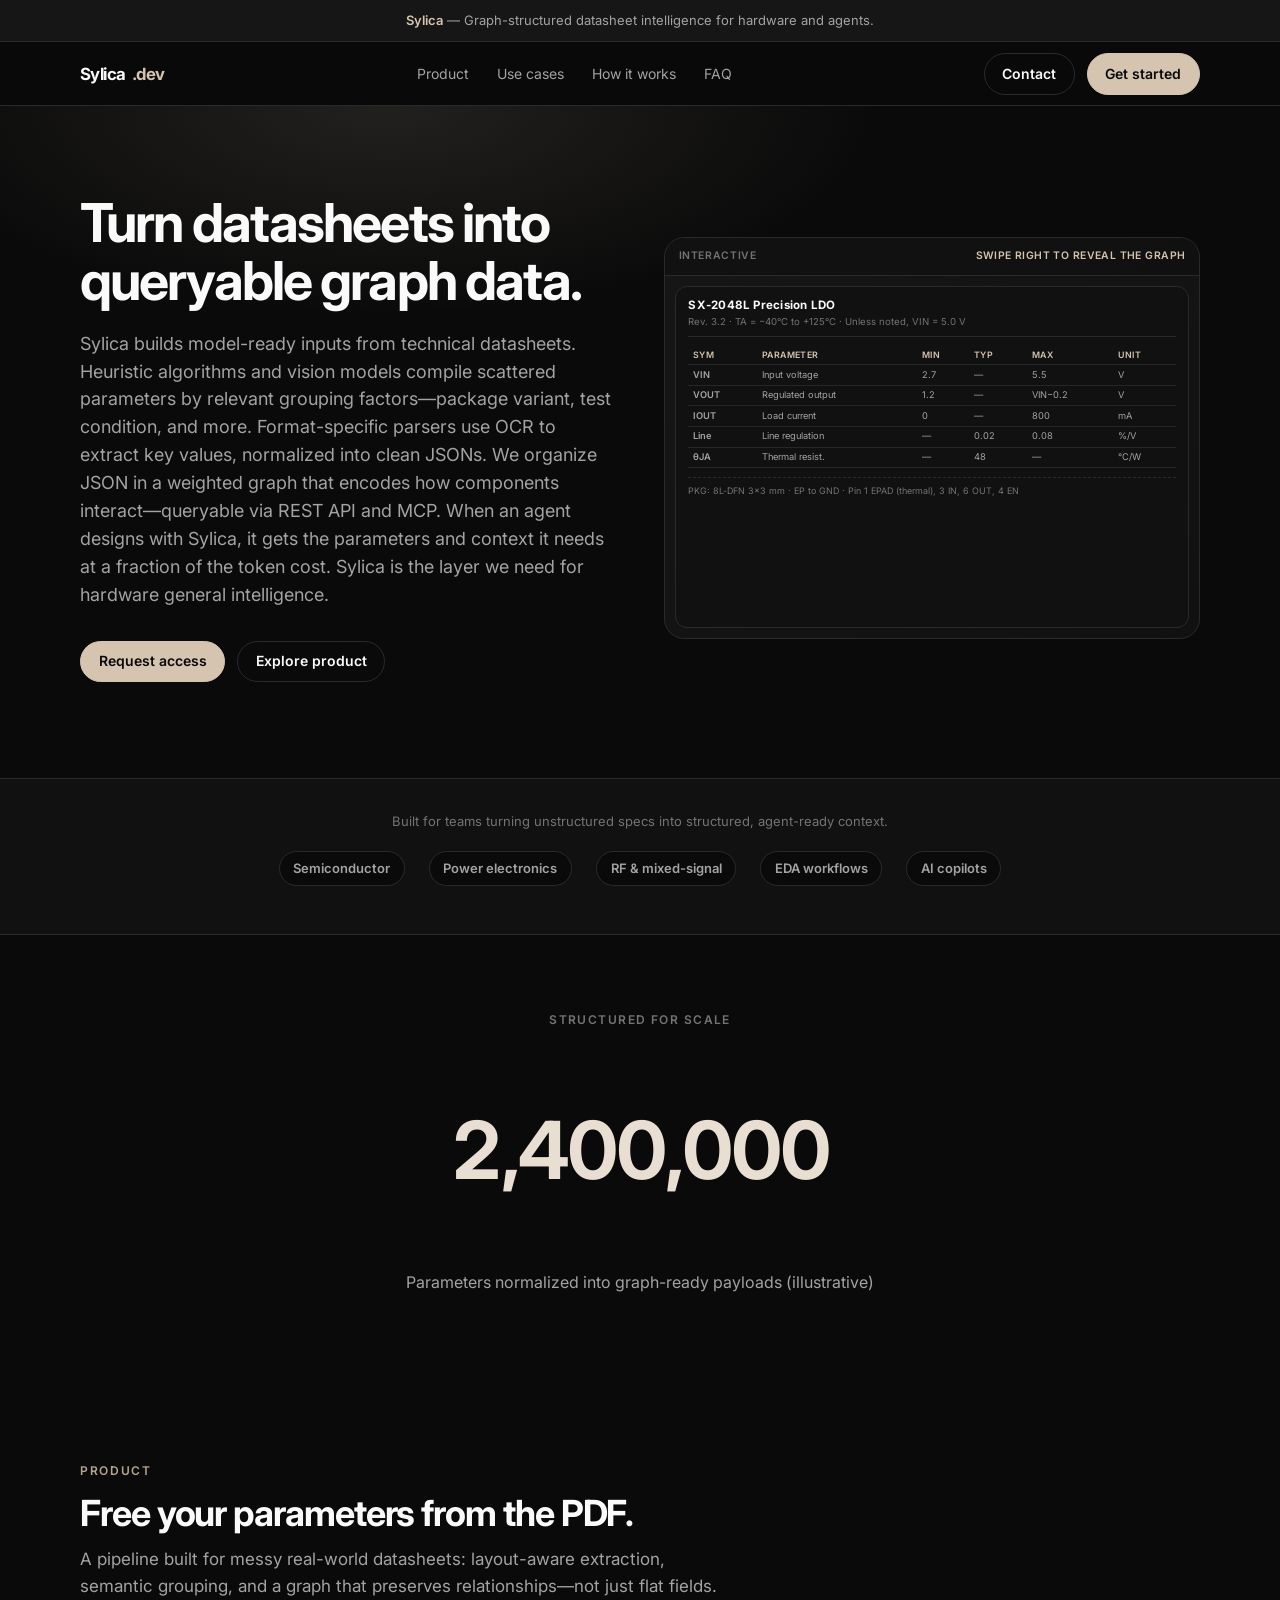
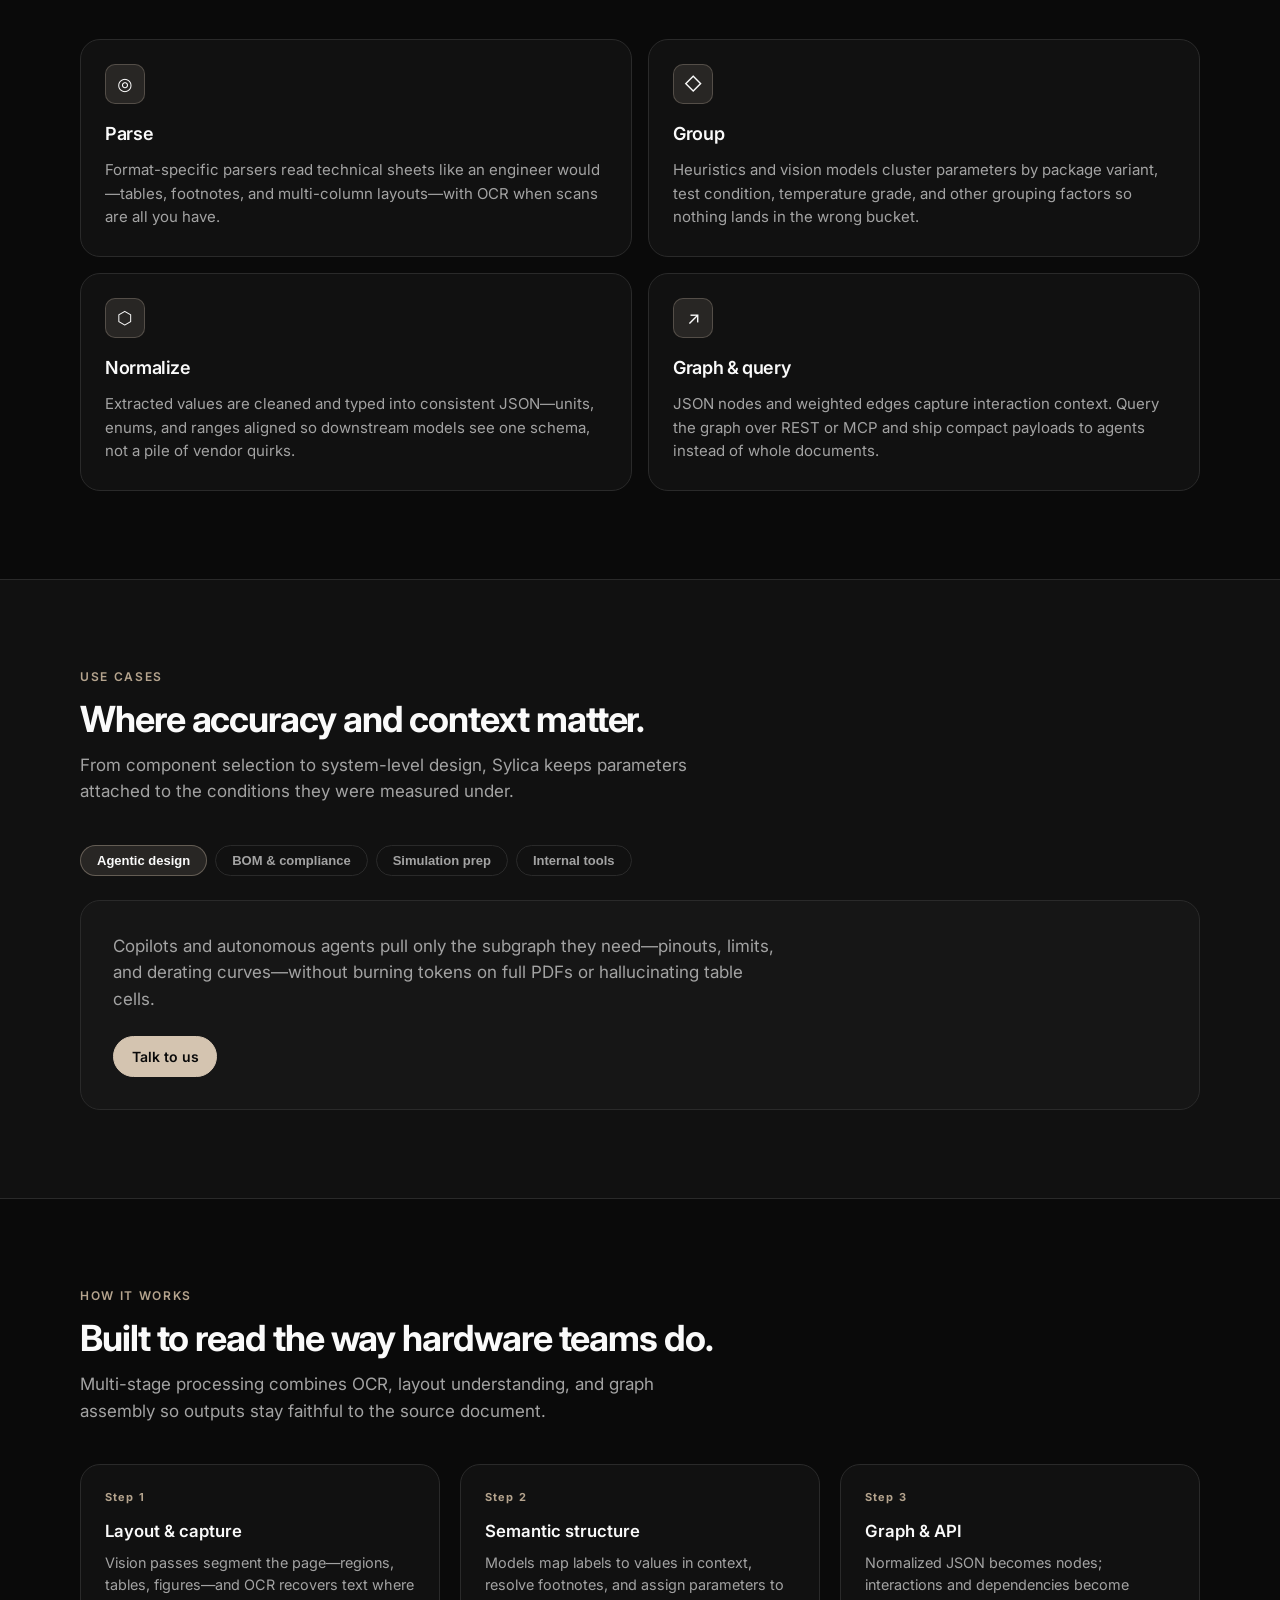
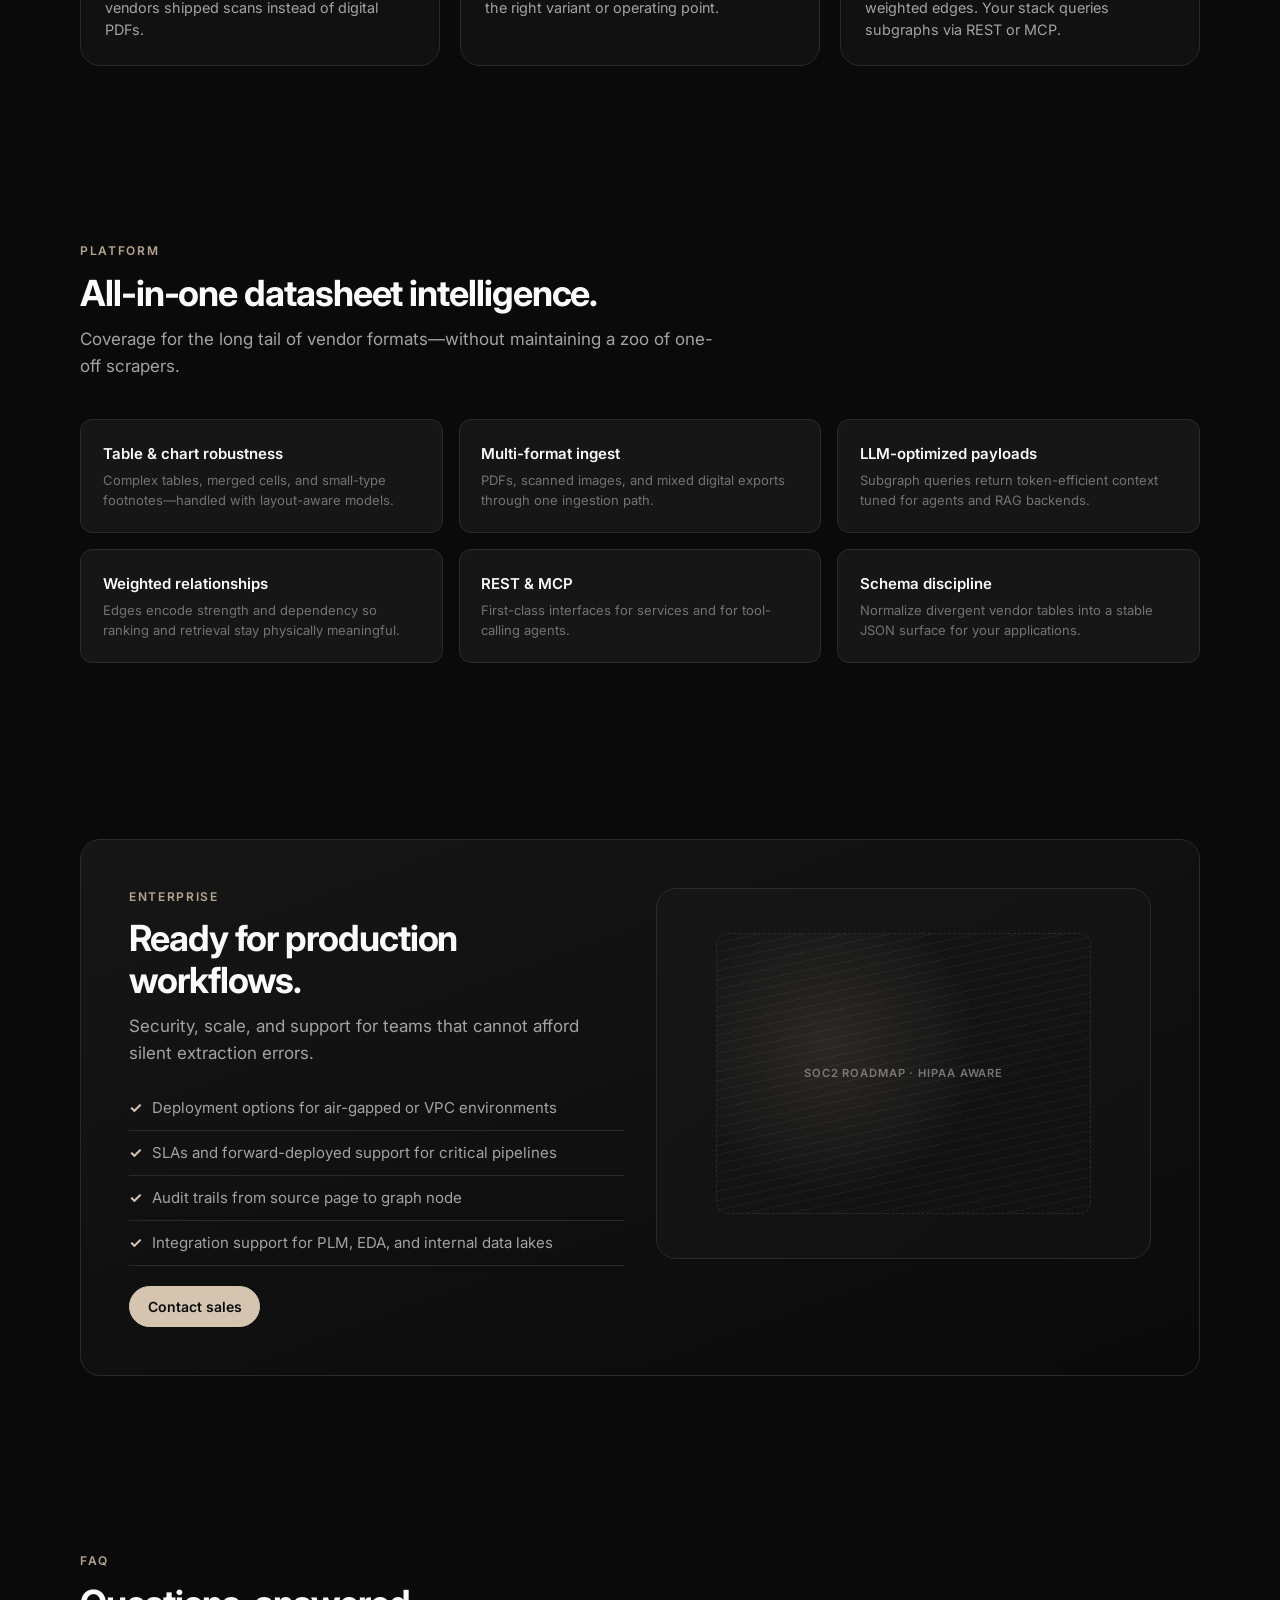
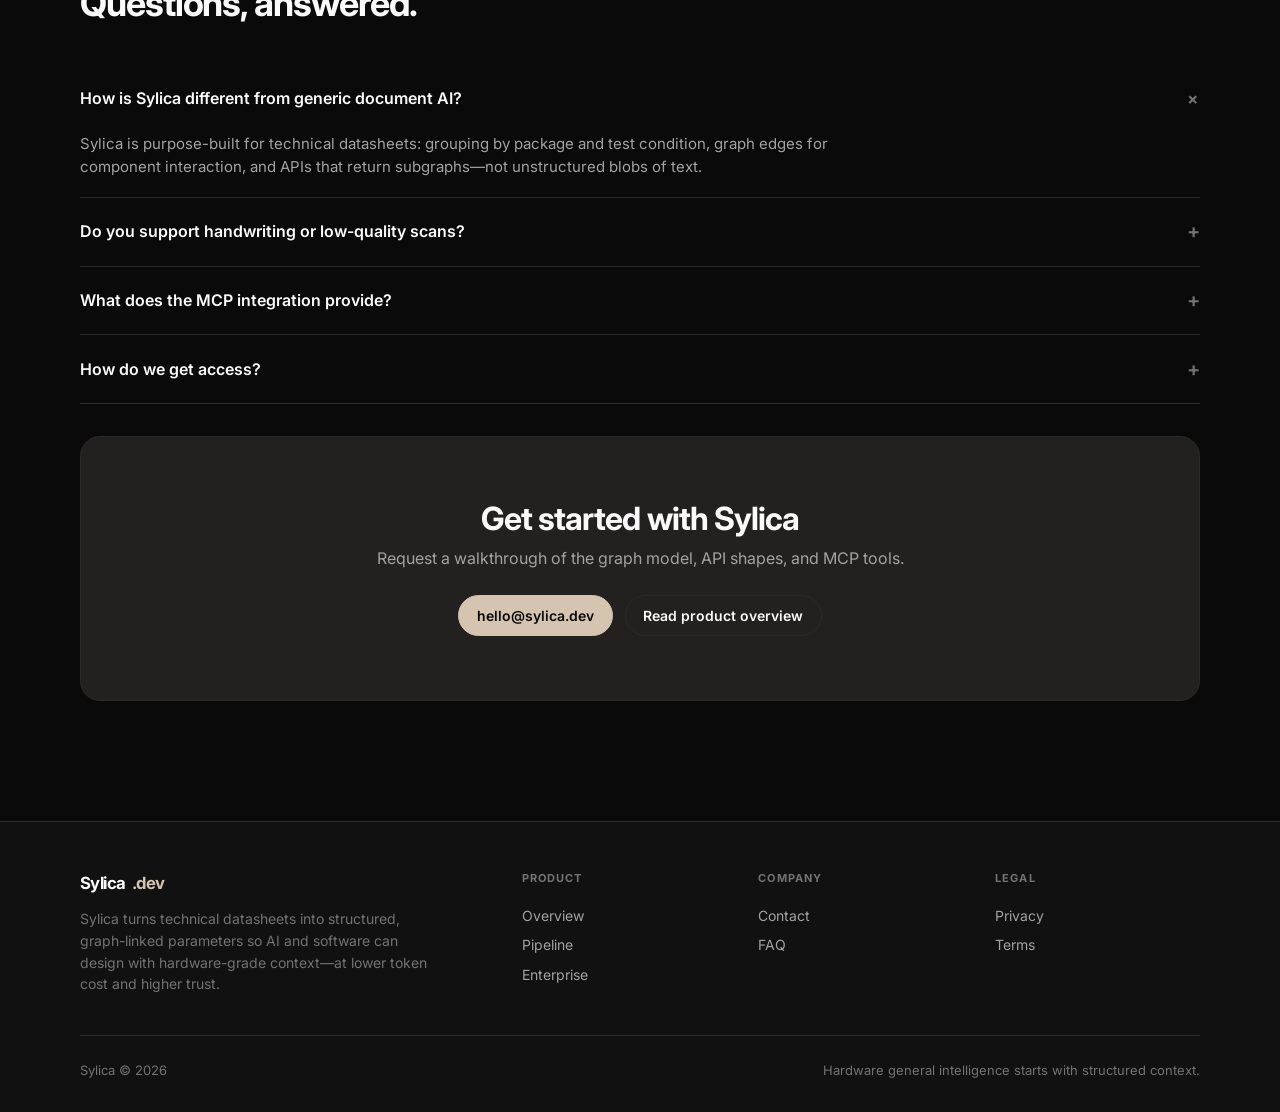
==== commit 8b86f3a3: "Updated animation" ====
--- a/index.html
+++ b/index.html
@@ -69,7 +69,7 @@
           <div class="ds-demo">
             <div class="ds-demo__hint">
               <span>Interactive</span>
-              <span>Drag across the datasheet</span>
+              <span>Swipe right to reveal the graph</span>
             </div>
             <div class="ds-demo__stage" id="dsDemoStage">
               <div class="ds-demo__sheet" id="dsDemoSheet">
@@ -136,10 +136,14 @@
                 </div>
               </div>
               <div class="ds-demo__graph-layer" id="dsDemoGraph" aria-hidden="true">
-                <svg viewBox="0 0 320 240" xmlns="http://www.w3.org/2000/svg" aria-hidden="true">
+                <!--
+                  Topology: 6—4—(3,5)—2—1 with loop 4-5-2-3-4 (per reference diagram).
+                  Coordinates in viewBox units; nodes drawn on top of edges.
+                -->
+                <svg viewBox="0 0 220 118" xmlns="http://www.w3.org/2000/svg" aria-hidden="true" class="ds-demo__svg">
                   <defs>
-                    <filter id="dsGlow" x="-20%" y="-20%" width="140%" height="140%">
-                      <feGaussianBlur stdDeviation="1.2" result="b" />
+                    <filter id="heroDsGlow" x="-30%" y="-30%" width="160%" height="160%">
+                      <feGaussianBlur stdDeviation="0.8" result="b" />
                       <feMerge>
                         <feMergeNode in="b" />
                         <feMergeNode in="SourceGraphic" />
@@ -147,38 +151,37 @@
                     </filter>
                   </defs>
                   <g class="g-edges">
-                    <path class="g-edge" d="M 160 118 L 118 88" />
-                    <path class="g-edge" d="M 160 118 L 202 88" />
-                    <path class="g-edge" d="M 160 118 L 208 158" />
-                    <path class="g-edge" d="M 160 118 L 112 162" />
-                    <path class="g-edge" d="M 160 118 L 160 52" />
-                    <path class="g-edge" d="M 118 88 L 202 88" />
-                    <path class="g-edge" d="M 202 88 L 208 158" />
+                    <line class="g-edge" x1="24" y1="20" x2="54" y2="52" />
+                    <line class="g-edge" x1="54" y1="52" x2="98" y2="36" />
+                    <line class="g-edge" x1="54" y1="52" x2="54" y2="90" />
+                    <line class="g-edge" x1="98" y1="36" x2="118" y2="78" />
+                    <line class="g-edge" x1="54" y1="90" x2="118" y2="78" />
+                    <line class="g-edge" x1="118" y1="78" x2="200" y2="56" />
                   </g>
-                  <g class="g-nodes" filter="url(#dsGlow)">
-                    <g class="g-node" transform="translate(160,118)">
-                      <rect x="-36" y="-18" width="72" height="36" rx="8" fill="#1a1816" stroke="#d4c4b0" stroke-width="1.2" />
-                      <text x="0" y="5" text-anchor="middle" fill="#fafafa" font-size="11" font-family="Inter, system-ui, sans-serif" font-weight="700">PART</text>
+                  <g class="g-nodes" filter="url(#heroDsGlow)">
+                    <g class="g-node" transform="translate(24,20)">
+                      <circle class="g-node__disc" r="11" />
+                      <text class="g-node__label" y="4" text-anchor="middle">6</text>
                     </g>
-                    <g class="g-node" transform="translate(118,88)">
-                      <rect x="-28" y="-14" width="56" height="28" rx="6" fill="#161616" stroke="#737373" stroke-width="1" />
-                      <text x="0" y="4" text-anchor="middle" fill="#e5e5e5" font-size="9" font-family="Inter, system-ui, sans-serif" font-weight="600">VIN</text>
+                    <g class="g-node" transform="translate(54,52)">
+                      <circle class="g-node__disc" r="11" />
+                      <text class="g-node__label" y="4" text-anchor="middle">4</text>
                     </g>
-                    <g class="g-node" transform="translate(202,88)">
-                      <rect x="-28" y="-14" width="56" height="28" rx="6" fill="#161616" stroke="#737373" stroke-width="1" />
-                      <text x="0" y="4" text-anchor="middle" fill="#e5e5e5" font-size="9" font-family="Inter, system-ui, sans-serif" font-weight="600">VOUT</text>
+                    <g class="g-node" transform="translate(98,36)">
+                      <circle class="g-node__disc" r="11" />
+                      <text class="g-node__label" y="4" text-anchor="middle">5</text>
                     </g>
-                    <g class="g-node" transform="translate(208,158)">
-                      <rect x="-28" y="-14" width="56" height="28" rx="6" fill="#161616" stroke="#737373" stroke-width="1" />
-                      <text x="0" y="4" text-anchor="middle" fill="#e5e5e5" font-size="9" font-family="Inter, system-ui, sans-serif" font-weight="600">IOUT</text>
+                    <g class="g-node" transform="translate(54,90)">
+                      <circle class="g-node__disc" r="11" />
+                      <text class="g-node__label" y="4" text-anchor="middle">3</text>
                     </g>
-                    <g class="g-node" transform="translate(112,162)">
-                      <rect x="-30" y="-14" width="60" height="28" rx="6" fill="#161616" stroke="#737373" stroke-width="1" />
-                      <text x="0" y="4" text-anchor="middle" fill="#e5e5e5" font-size="9" font-family="Inter, system-ui, sans-serif" font-weight="600">PKG</text>
+                    <g class="g-node" transform="translate(118,78)">
+                      <circle class="g-node__disc" r="11" />
+                      <text class="g-node__label" y="4" text-anchor="middle">2</text>
                     </g>
-                    <g class="g-node" transform="translate(160,52)">
-                      <rect x="-32" y="-14" width="64" height="28" rx="6" fill="#161616" stroke="#737373" stroke-width="1" />
-                      <text x="0" y="4" text-anchor="middle" fill="#e5e5e5" font-size="9" font-family="Inter, system-ui, sans-serif" font-weight="600">THERM</text>
+                    <g class="g-node" transform="translate(200,56)">
+                      <circle class="g-node__disc g-node__disc--accent" r="11" />
+                      <text class="g-node__label" y="4" text-anchor="middle">1</text>
                     </g>
                   </g>
                 </svg>
--- a/css/hero-datasheet-demo.css
+++ b/css/hero-datasheet-demo.css
@@ -1,8 +1,8 @@
-/* Hero interactive demo: datasheet layer ↔ graph layer */
+/* Hero interactive demo: datasheet with left→right swipe revealing graph */
 .hero-visual.hero-visual--demo {
   user-select: none;
   -webkit-user-select: none;
-  cursor: crosshair;
+  cursor: ew-resize;
 }
 
 .hero-visual.hero-visual--demo::after {
@@ -41,6 +41,7 @@
 }
 
 .ds-demo__stage {
+  --ds-swipe: 0%;
   position: relative;
   flex: 1;
   min-height: 0;
@@ -56,7 +57,6 @@
 .ds-demo__graph-layer {
   position: absolute;
   inset: 0;
-  transition: opacity 0.05s linear;
 }
 
 .ds-demo__sheet {
@@ -65,6 +65,7 @@
   font-family: "Inter", ui-monospace, monospace;
   line-height: 1.35;
   pointer-events: none;
+  z-index: 1;
 }
 
 .ds-demo__sheet-header {
@@ -122,58 +123,88 @@
 }
 
 .ds-demo__graph-layer {
+  z-index: 2;
   display: flex;
   align-items: center;
   justify-content: center;
-  background: radial-gradient(ellipse 85% 75% at 50% 45%, rgba(212, 196, 176, 0.07), transparent 55%),
+  background: radial-gradient(ellipse 85% 75% at 50% 45%, rgba(212, 196, 176, 0.08), transparent 55%),
     var(--black-soft);
   pointer-events: none;
-}
-
-.ds-demo__graph-layer svg {
+  opacity: 1;
+  clip-path: polygon(0 0, var(--ds-swipe) 0, var(--ds-swipe) 100%, 0 100%);
+  -webkit-clip-path: polygon(0 0, var(--ds-swipe) 0, var(--ds-swipe) 100%, 0 100%);
+}
+
+.ds-demo__svg {
   width: 100%;
   height: 100%;
-  max-width: 320px;
+  max-width: min(320px, 100%);
   max-height: 100%;
 }
 
-.ds-demo__graph-layer .g-node {
-  transition: transform 0.35s cubic-bezier(0.34, 1.56, 0.64, 1);
+.ds-demo__graph-layer .g-node__disc {
+  fill: var(--black-soft);
+  stroke: var(--grey);
+  stroke-width: 1.85;
+}
+
+.ds-demo__graph-layer .g-node__disc--accent {
+  stroke: var(--beige);
+  fill: var(--elevated);
+}
+
+.ds-demo__graph-layer .g-node__label {
+  font-family: "Inter", system-ui, sans-serif;
+  font-size: 11px;
+  font-weight: 700;
+  fill: var(--white);
+  pointer-events: none;
 }
 
 .ds-demo__graph-layer .g-edge {
-  fill: none;
-  stroke: rgba(212, 196, 176, 0.35);
-  stroke-width: 1.25;
+  stroke: rgba(212, 196, 176, 0.42);
+  stroke-width: 1.75;
   stroke-linecap: round;
-  stroke-dasharray: 4 3;
-  animation: ds-dash 14s linear infinite;
+  stroke-dasharray: 5 4;
+  animation: ds-dash 12s linear infinite;
 }
 
 .ds-demo__graph-layer.is-rich .g-edge {
-  stroke: rgba(212, 196, 176, 0.55);
+  stroke: rgba(212, 196, 176, 0.65);
   stroke-dasharray: none;
   animation: none;
 }
 
 @keyframes ds-dash {
   to {
-    stroke-dashoffset: -80;
+    stroke-dashoffset: -72;
   }
 }
 
 .ds-demo__cursor {
   position: absolute;
-  width: 140px;
-  height: 140px;
-  margin: -70px 0 0 -70px;
-  border-radius: 50%;
-  pointer-events: none;
-  background: radial-gradient(circle, rgba(212, 196, 176, 0.14) 0%, transparent 68%);
+  left: var(--ds-swipe);
+  top: 0;
+  bottom: 0;
+  width: 2px;
+  height: 100%;
+  margin: 0;
+  padding: 0;
+  transform: translateX(-50%);
+  border-radius: 0;
+  pointer-events: none;
+  z-index: 3;
   opacity: 0;
-  transition: opacity 0.2s;
-  mix-blend-mode: screen;
-  z-index: 3;
+  transition: opacity 0.15s;
+  background: linear-gradient(
+    180deg,
+    transparent 0%,
+    rgba(212, 196, 176, 0.55) 22%,
+    rgba(212, 196, 176, 0.85) 50%,
+    rgba(212, 196, 176, 0.55) 78%,
+    transparent 100%
+  );
+  box-shadow: 0 0 12px rgba(212, 196, 176, 0.35);
 }
 
 .ds-demo__stage.is-active .ds-demo__cursor {
@@ -181,7 +212,7 @@
 }
 
 @media (max-width: 900px) {
-  .ds-demo__graph-layer svg {
+  .ds-demo__svg {
     max-width: 260px;
   }
 }
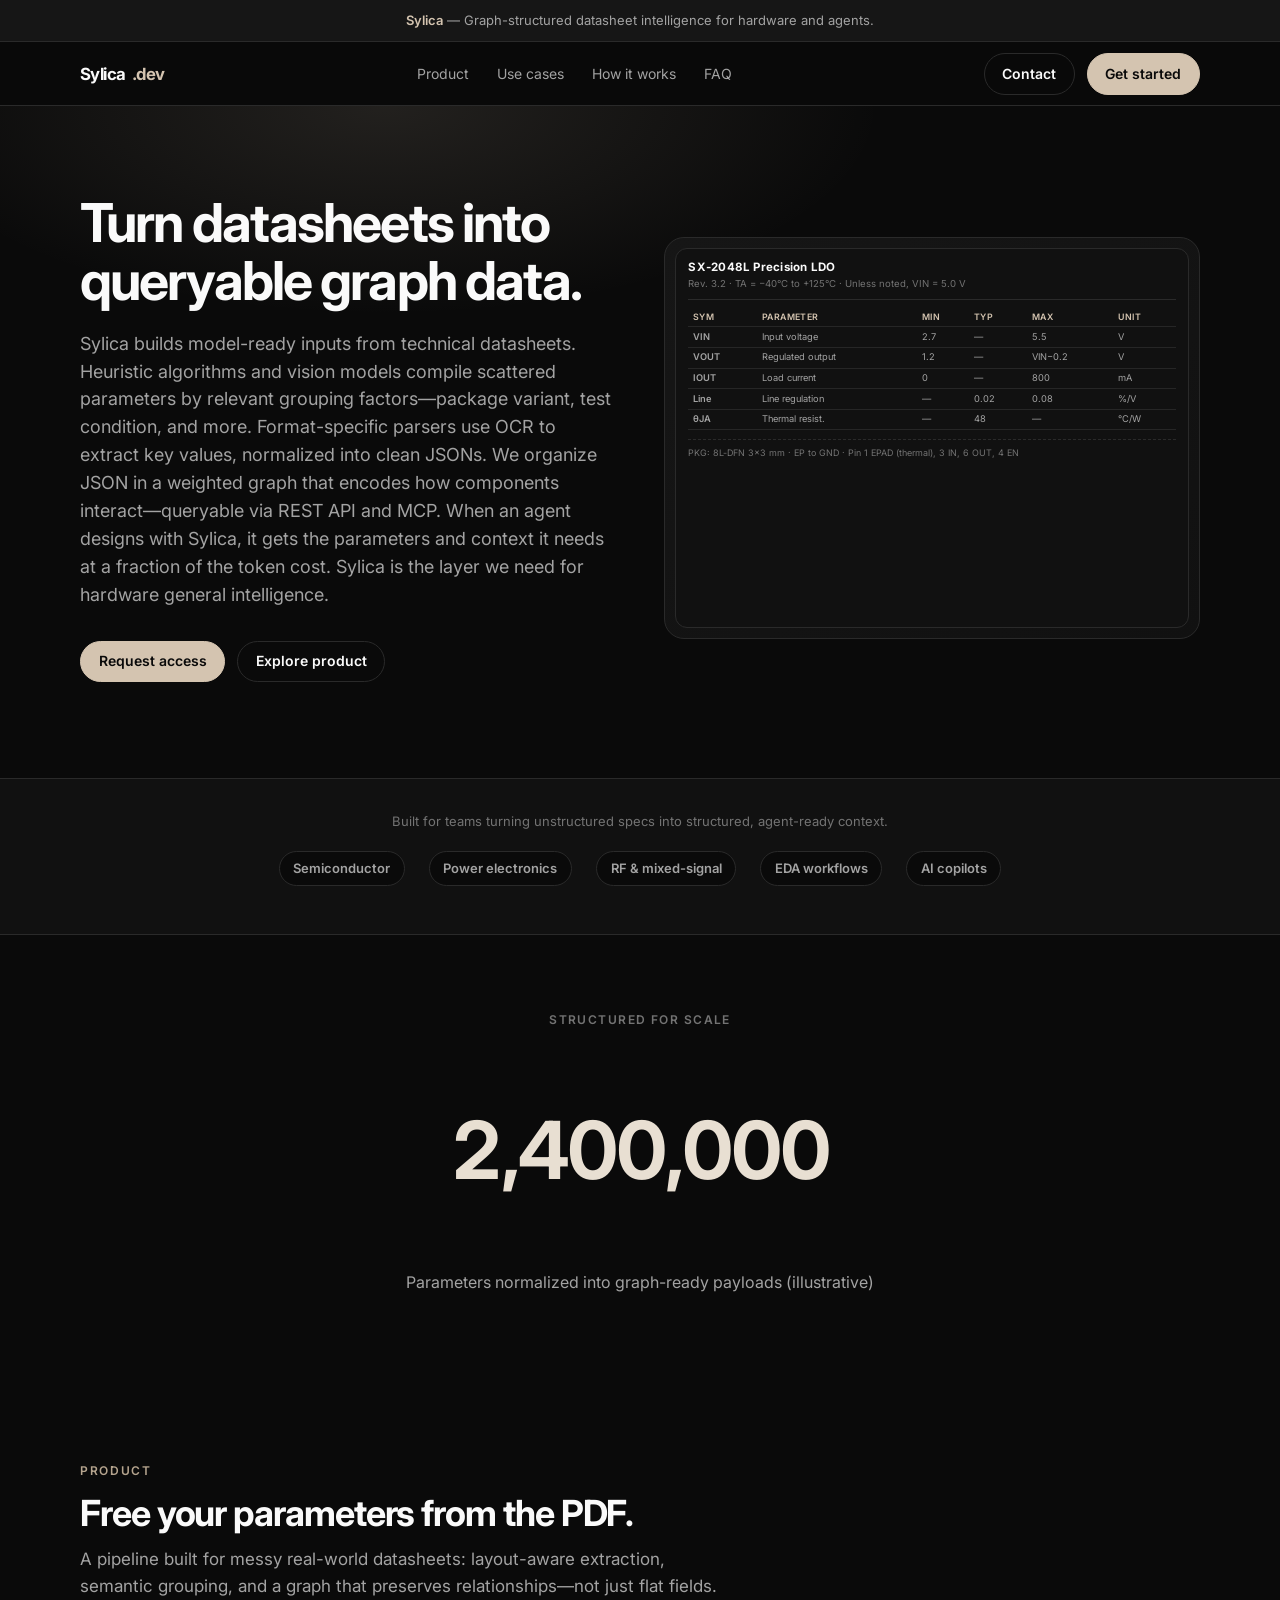
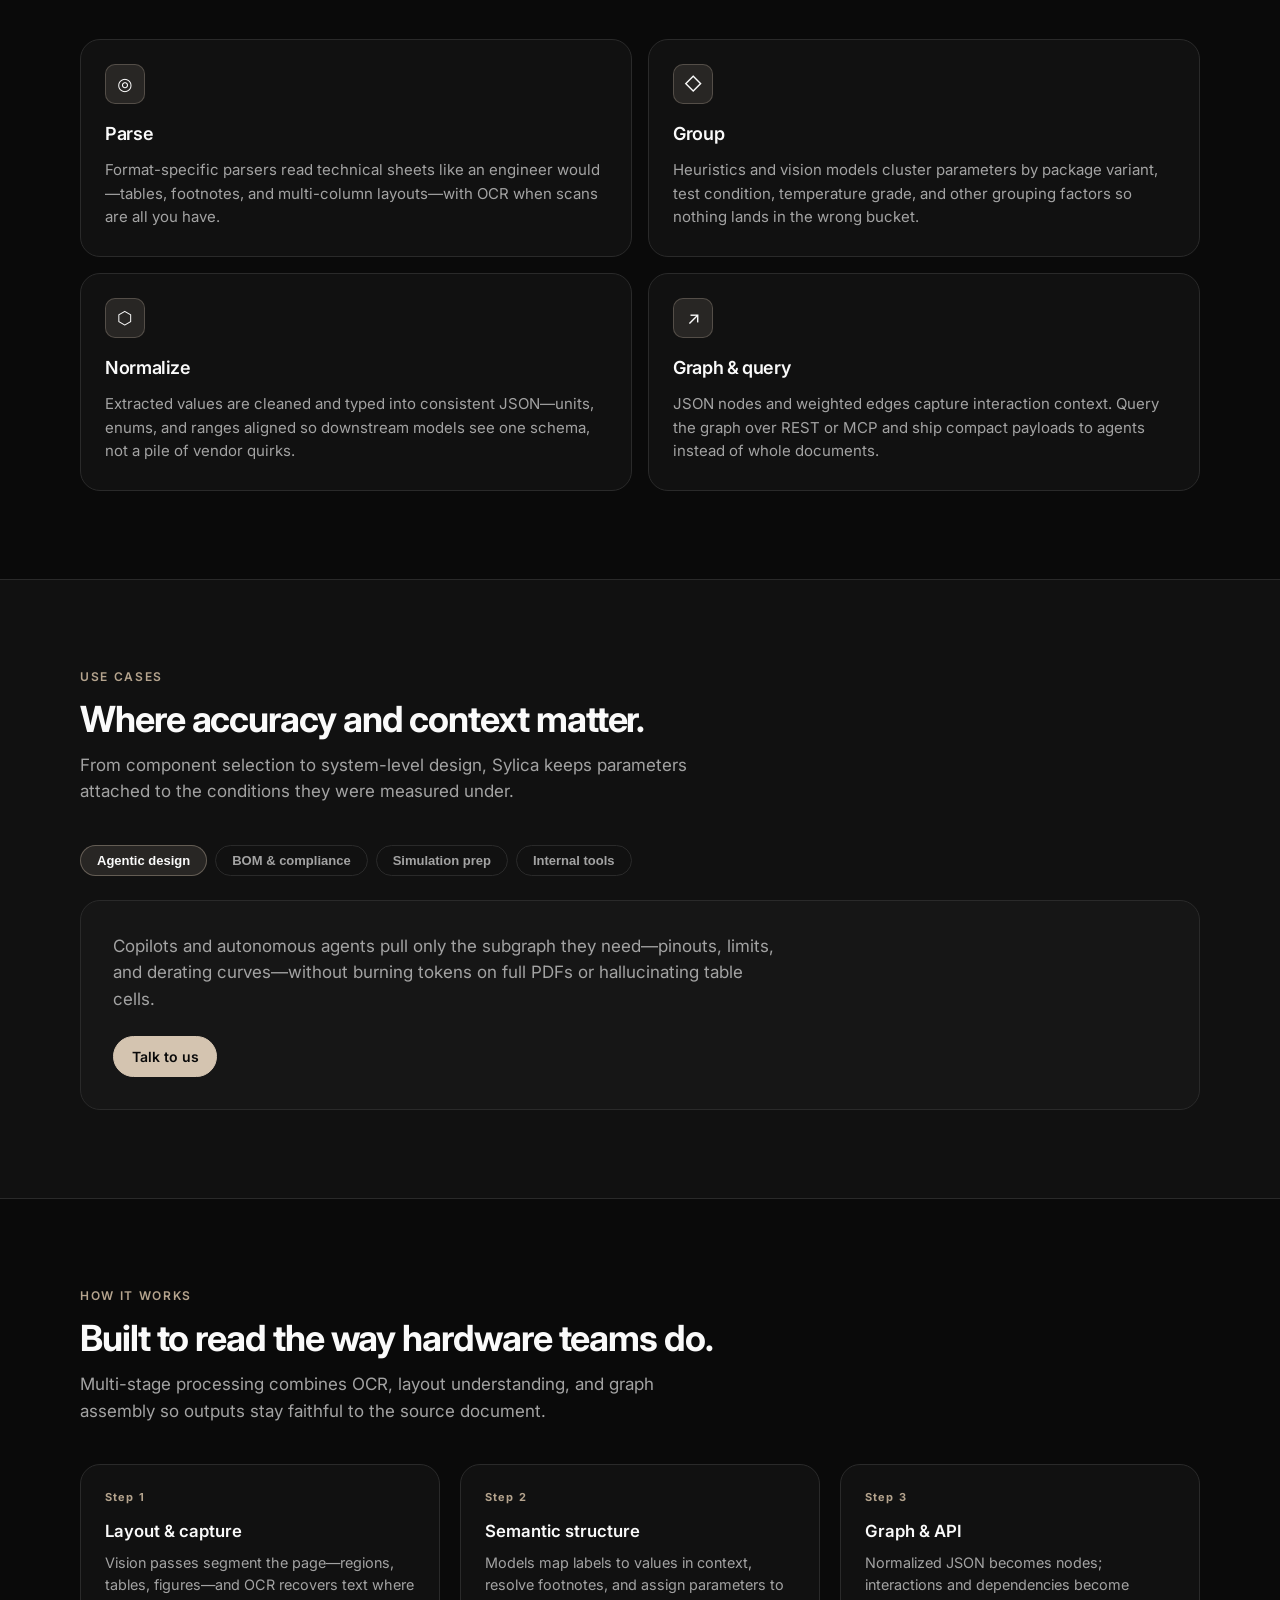
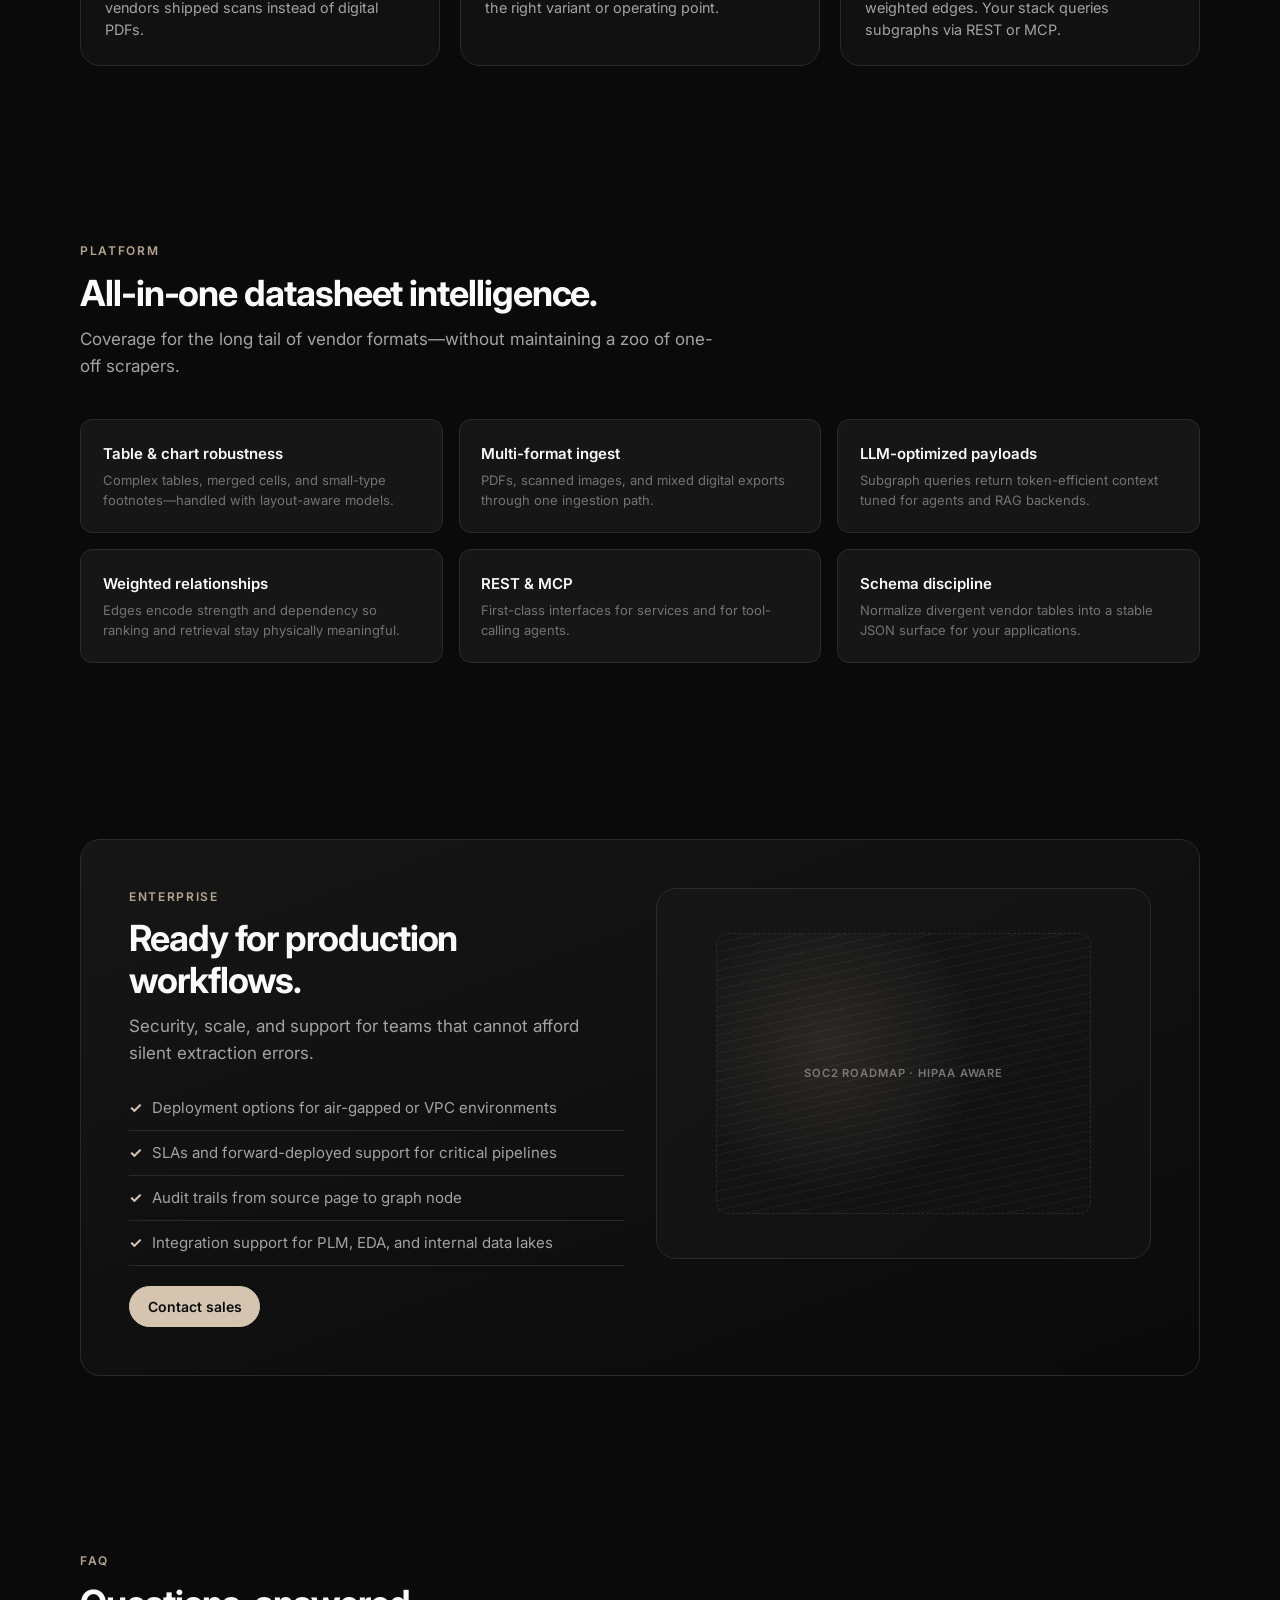
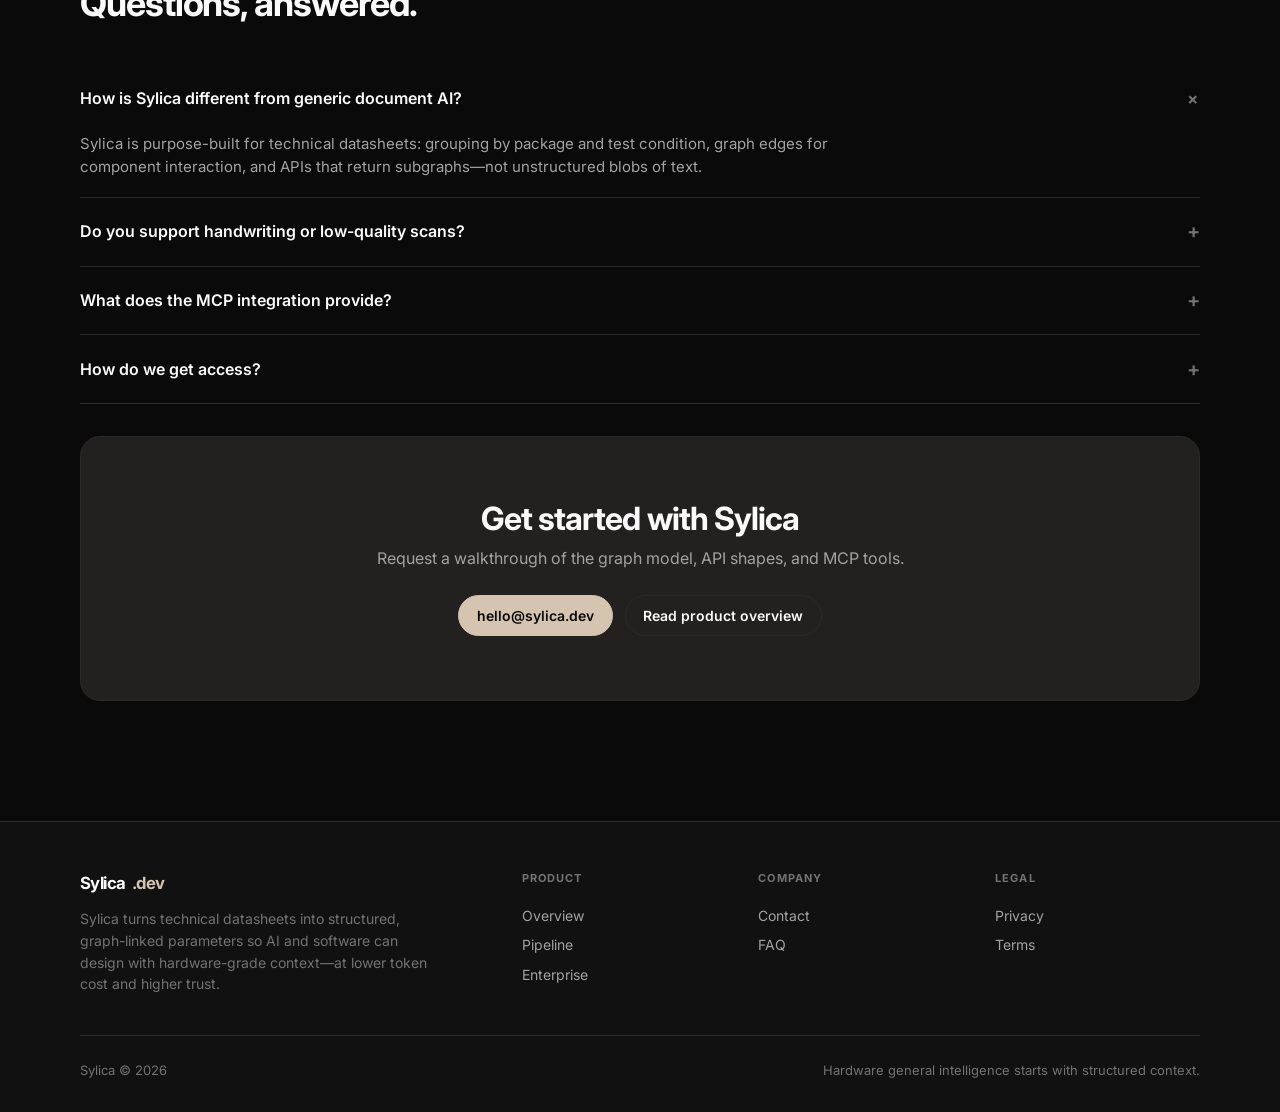
==== commit 3849c19e: "Updated website animation deleted interactive widget" ====
--- a/index.html
+++ b/index.html
@@ -67,10 +67,6 @@
           aria-hidden="true"
         >
           <div class="ds-demo">
-            <div class="ds-demo__hint">
-              <span>Interactive</span>
-              <span>Swipe right to reveal the graph</span>
-            </div>
             <div class="ds-demo__stage" id="dsDemoStage">
               <div class="ds-demo__sheet" id="dsDemoSheet">
                 <div class="ds-demo__sheet-header">
@@ -140,48 +136,87 @@
                   Topology: 6—4—(3,5)—2—1 with loop 4-5-2-3-4 (per reference diagram).
                   Coordinates in viewBox units; nodes drawn on top of edges.
                 -->
-                <svg viewBox="0 0 220 118" xmlns="http://www.w3.org/2000/svg" aria-hidden="true" class="ds-demo__svg">
+                <svg viewBox="0 0 1000 520" xmlns="http://www.w3.org/2000/svg" aria-hidden="true" class="ds-demo__svg" preserveAspectRatio="none">
                   <defs>
                     <filter id="heroDsGlow" x="-30%" y="-30%" width="160%" height="160%">
-                      <feGaussianBlur stdDeviation="0.8" result="b" />
+                      <feGaussianBlur stdDeviation="1.4" result="b" />
                       <feMerge>
                         <feMergeNode in="b" />
                         <feMergeNode in="SourceGraphic" />
                       </feMerge>
                     </filter>
                   </defs>
-                  <g class="g-edges">
-                    <line class="g-edge" x1="24" y1="20" x2="54" y2="52" />
-                    <line class="g-edge" x1="54" y1="52" x2="98" y2="36" />
-                    <line class="g-edge" x1="54" y1="52" x2="54" y2="90" />
-                    <line class="g-edge" x1="98" y1="36" x2="118" y2="78" />
-                    <line class="g-edge" x1="54" y1="90" x2="118" y2="78" />
-                    <line class="g-edge" x1="118" y1="78" x2="200" y2="56" />
+
+                  <g class="g-aux">
+                    <line class="g-aux-edge" x1="84" y1="80" x2="220" y2="160" />
+                    <line class="g-aux-edge" x1="220" y1="160" x2="370" y2="110" />
+                    <line class="g-aux-edge" x1="370" y1="110" x2="540" y2="180" />
+                    <line class="g-aux-edge" x1="540" y1="180" x2="750" y2="130" />
+                    <line class="g-aux-edge" x1="240" y1="380" x2="430" y2="310" />
+                    <line class="g-aux-edge" x1="430" y1="310" x2="620" y2="370" />
+                    <line class="g-aux-edge" x1="620" y1="370" x2="820" y2="320" />
+                    <circle class="g-aux-node" cx="84" cy="80" r="4" />
+                    <circle class="g-aux-node" cx="220" cy="160" r="4" />
+                    <circle class="g-aux-node" cx="370" cy="110" r="4" />
+                    <circle class="g-aux-node" cx="540" cy="180" r="4" />
+                    <circle class="g-aux-node" cx="750" cy="130" r="4" />
+                    <circle class="g-aux-node" cx="240" cy="380" r="4" />
+                    <circle class="g-aux-node" cx="430" cy="310" r="4" />
+                    <circle class="g-aux-node" cx="620" cy="370" r="4" />
+                    <circle class="g-aux-node" cx="820" cy="320" r="4" />
                   </g>
+
+                  <g class="g-edges" filter="url(#heroDsGlow)">
+                    <line class="g-edge" x1="120" y1="120" x2="330" y2="250" />
+                    <line class="g-edge" x1="330" y1="250" x2="560" y2="190" />
+                    <line class="g-edge" x1="330" y1="250" x2="340" y2="400" />
+                    <line class="g-edge" x1="560" y1="190" x2="710" y2="330" />
+                    <line class="g-edge" x1="340" y1="400" x2="710" y2="330" />
+                    <line class="g-edge" x1="710" y1="330" x2="900" y2="220" />
+                    <line class="g-edge" x1="560" y1="190" x2="340" y2="400" />
+                    <line class="g-edge" x1="120" y1="120" x2="560" y2="190" />
+                  </g>
+
+                  <g class="g-edge-labels">
+                    <text class="g-edge__label" x="228" y="172" text-anchor="middle">THERM PATH · θJA 48°C/W</text>
+                    <text class="g-edge__label" x="446" y="210" text-anchor="middle">INPUT RAIL · VIN 2.7–5.5V</text>
+                    <text class="g-edge__label" x="350" y="330" text-anchor="start">PACKAGE COUPLING · 8L-DFN</text>
+                    <text class="g-edge__label" x="640" y="256" text-anchor="middle">REGULATION LINK · 0.02%/V typ</text>
+                    <text class="g-edge__label" x="530" y="378" text-anchor="middle">LOAD ENVELOPE · IOUT ≤ 800mA</text>
+                    <text class="g-edge__label" x="806" y="266" text-anchor="middle">OUTPUT GUARANTEE · VOUT 1.2V+</text>
+                    <text class="g-edge__label" x="448" y="286" text-anchor="middle">STABILITY LOOP · EP to GND</text>
+                  </g>
+
                   <g class="g-nodes" filter="url(#heroDsGlow)">
-                    <g class="g-node" transform="translate(24,20)">
-                      <circle class="g-node__disc" r="11" />
-                      <text class="g-node__label" y="4" text-anchor="middle">6</text>
+                    <g class="g-node" transform="translate(120,120)">
+                      <circle class="g-node__disc" r="38" />
+                      <text class="g-node__label" y="8" text-anchor="middle">6</text>
+                      <text class="g-node__meta" y="62" text-anchor="middle">THERMAL θJA</text>
                     </g>
-                    <g class="g-node" transform="translate(54,52)">
-                      <circle class="g-node__disc" r="11" />
-                      <text class="g-node__label" y="4" text-anchor="middle">4</text>
+                    <g class="g-node" transform="translate(330,250)">
+                      <circle class="g-node__disc" r="42" />
+                      <text class="g-node__label" y="9" text-anchor="middle">4</text>
+                      <text class="g-node__meta" y="68" text-anchor="middle">CORE PART NODE</text>
                     </g>
-                    <g class="g-node" transform="translate(98,36)">
-                      <circle class="g-node__disc" r="11" />
-                      <text class="g-node__label" y="4" text-anchor="middle">5</text>
+                    <g class="g-node" transform="translate(560,190)">
+                      <circle class="g-node__disc" r="40" />
+                      <text class="g-node__label" y="8" text-anchor="middle">5</text>
+                      <text class="g-node__meta" y="64" text-anchor="middle">VIN 2.7-5.5V</text>
                     </g>
-                    <g class="g-node" transform="translate(54,90)">
-                      <circle class="g-node__disc" r="11" />
-                      <text class="g-node__label" y="4" text-anchor="middle">3</text>
+                    <g class="g-node" transform="translate(340,400)">
+                      <circle class="g-node__disc" r="40" />
+                      <text class="g-node__label" y="8" text-anchor="middle">3</text>
+                      <text class="g-node__meta" y="64" text-anchor="middle">PKG 8L-DFN</text>
                     </g>
-                    <g class="g-node" transform="translate(118,78)">
-                      <circle class="g-node__disc" r="11" />
-                      <text class="g-node__label" y="4" text-anchor="middle">2</text>
+                    <g class="g-node" transform="translate(710,330)">
+                      <circle class="g-node__disc" r="42" />
+                      <text class="g-node__label" y="9" text-anchor="middle">2</text>
+                      <text class="g-node__meta" y="68" text-anchor="middle">IOUT 800mA</text>
                     </g>
-                    <g class="g-node" transform="translate(200,56)">
-                      <circle class="g-node__disc g-node__disc--accent" r="11" />
-                      <text class="g-node__label" y="4" text-anchor="middle">1</text>
+                    <g class="g-node" transform="translate(900,220)">
+                      <circle class="g-node__disc g-node__disc--accent" r="40" />
+                      <text class="g-node__label" y="8" text-anchor="middle">1</text>
+                      <text class="g-node__meta" y="64" text-anchor="middle">VOUT TARGET</text>
                     </g>
                   </g>
                 </svg>
--- a/css/hero-datasheet-demo.css
+++ b/css/hero-datasheet-demo.css
@@ -138,8 +138,8 @@
 .ds-demo__svg {
   width: 100%;
   height: 100%;
-  max-width: min(320px, 100%);
-  max-height: 100%;
+  max-width: none;
+  max-height: none;
 }
 
 .ds-demo__graph-layer .g-node__disc {
@@ -155,15 +155,47 @@
 
 .ds-demo__graph-layer .g-node__label {
   font-family: "Inter", system-ui, sans-serif;
-  font-size: 11px;
+  font-size: 44px;
   font-weight: 700;
   fill: var(--white);
   pointer-events: none;
 }
 
+.ds-demo__graph-layer .g-node__meta {
+  font-family: "Inter", system-ui, sans-serif;
+  font-size: 14px;
+  font-weight: 600;
+  letter-spacing: 0.08em;
+  text-transform: uppercase;
+  fill: rgba(250, 250, 250, 0.85);
+}
+
+.ds-demo__graph-layer .g-edge__label {
+  font-family: "Inter", system-ui, sans-serif;
+  font-size: 11px;
+  font-weight: 600;
+  letter-spacing: 0.04em;
+  text-transform: uppercase;
+  fill: rgba(212, 196, 176, 0.92);
+  paint-order: stroke;
+  stroke: rgba(10, 10, 10, 0.78);
+  stroke-width: 4px;
+  stroke-linejoin: round;
+}
+
+
+.ds-demo__graph-layer .g-aux-edge {
+  stroke: rgba(163, 163, 163, 0.22);
+  stroke-width: 1.15;
+}
+
+.ds-demo__graph-layer .g-aux-node {
+  fill: rgba(163, 163, 163, 0.35);
+}
+
 .ds-demo__graph-layer .g-edge {
   stroke: rgba(212, 196, 176, 0.42);
-  stroke-width: 1.75;
+  stroke-width: 2.4;
   stroke-linecap: round;
   stroke-dasharray: 5 4;
   animation: ds-dash 12s linear infinite;
@@ -212,8 +244,16 @@
 }
 
 @media (max-width: 900px) {
-  .ds-demo__svg {
-    max-width: 260px;
+  .ds-demo__graph-layer .g-node__label {
+    font-size: 30px;
+  }
+
+  .ds-demo__graph-layer .g-node__meta {
+    font-size: 10px;
+  }
+
+  .ds-demo__graph-layer .g-edge__label {
+    font-size: 8px;
   }
 }
 
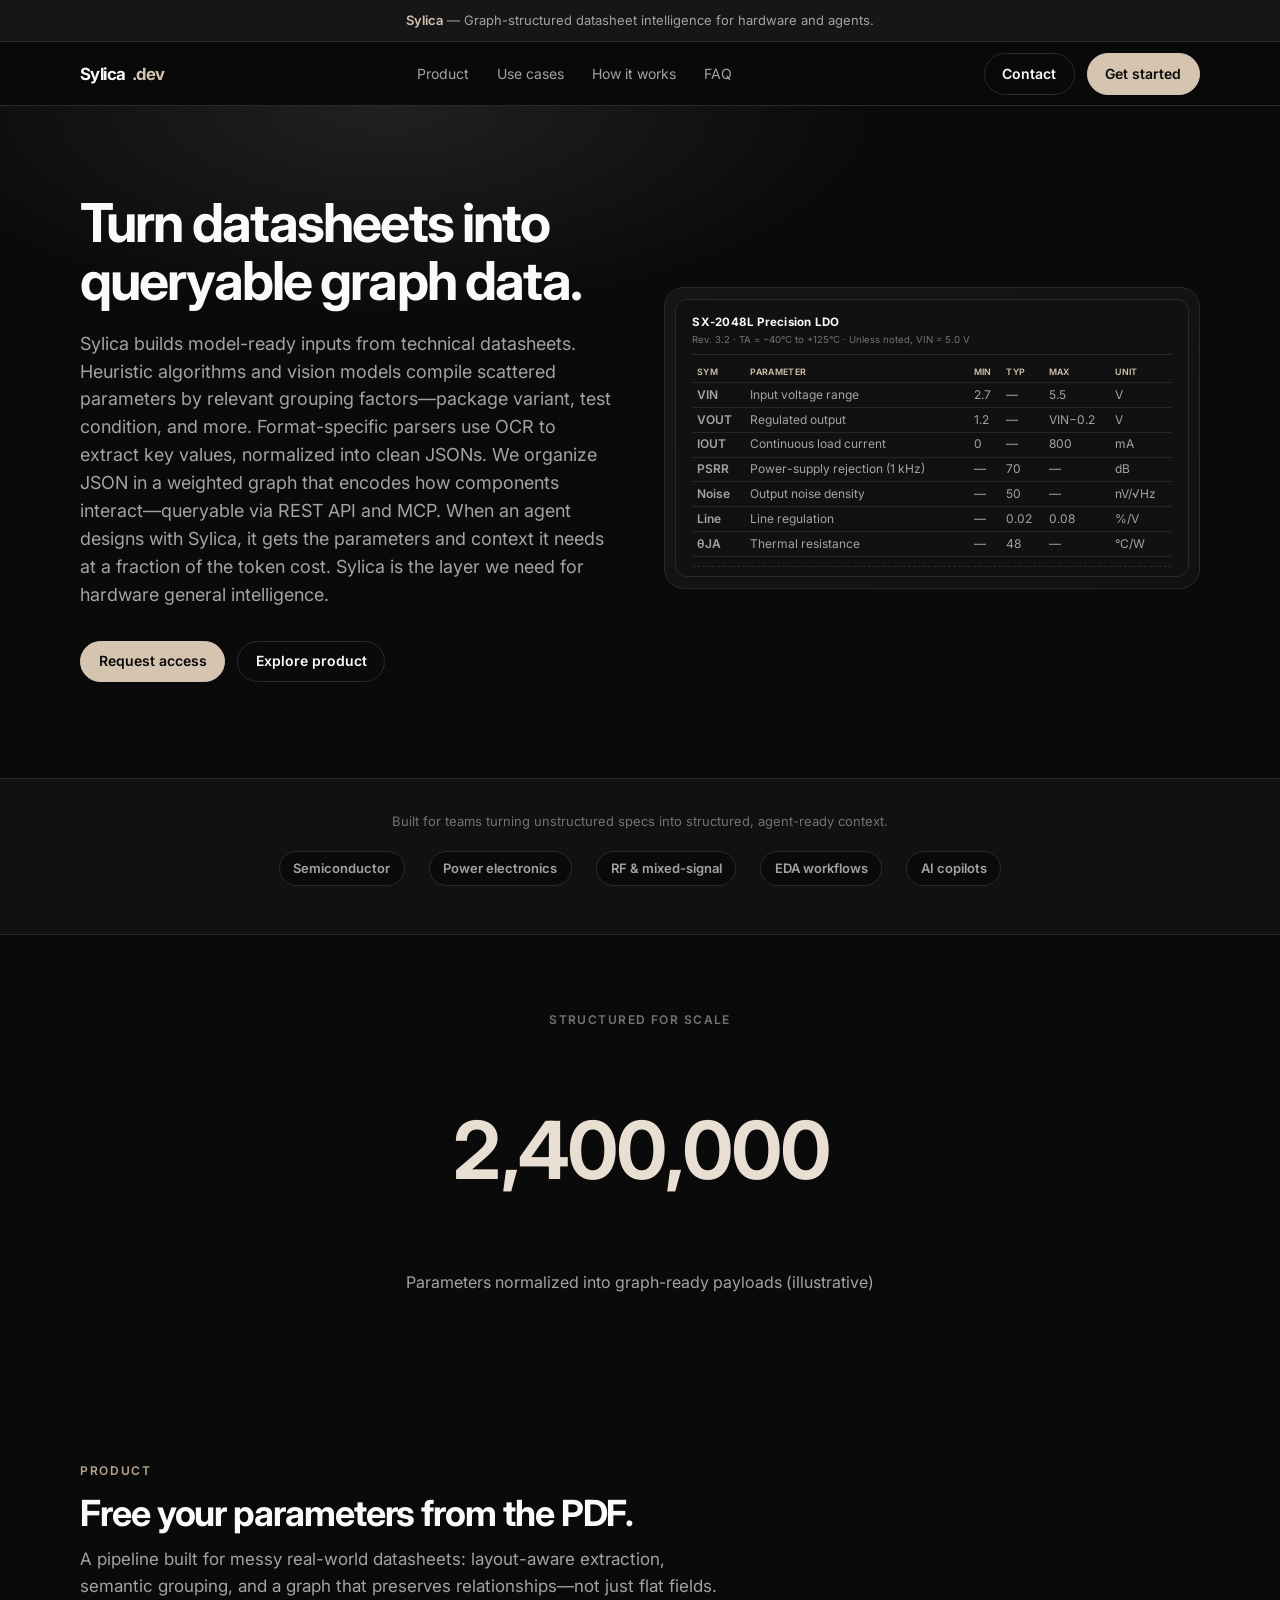
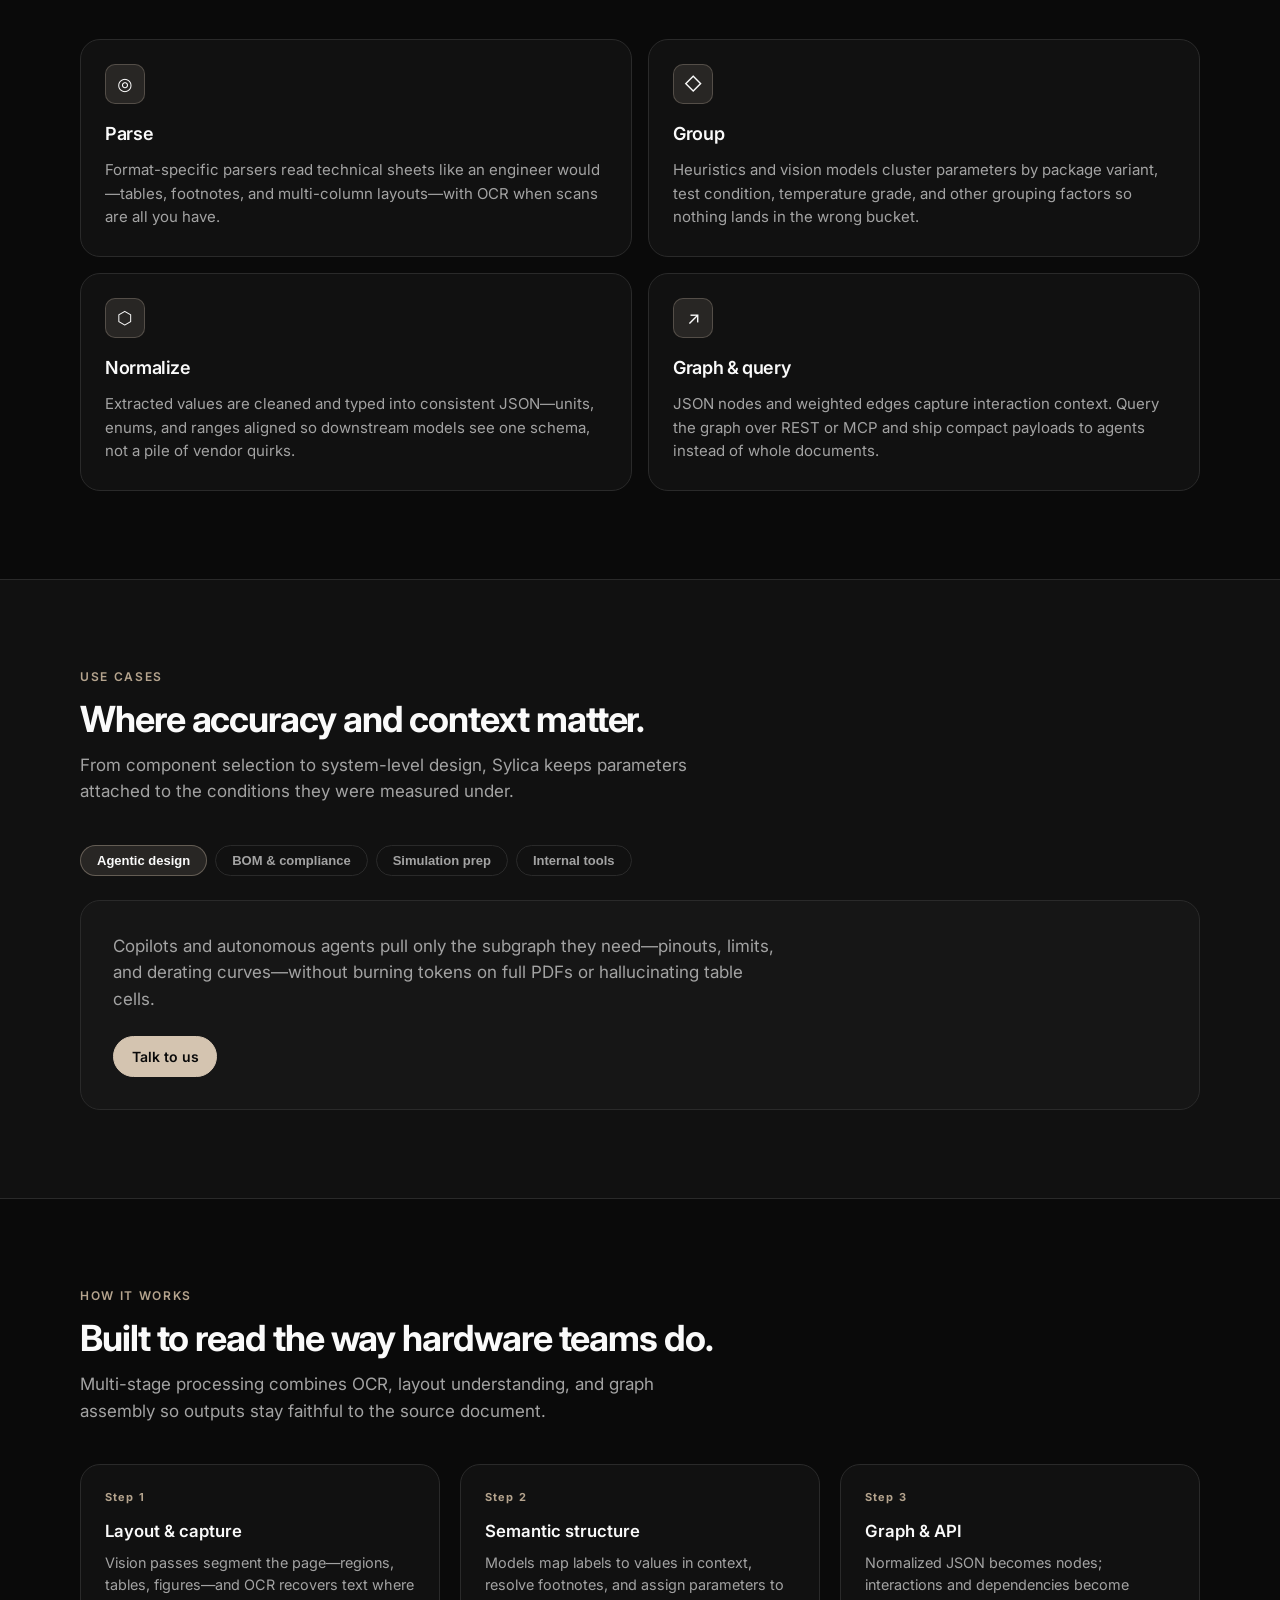
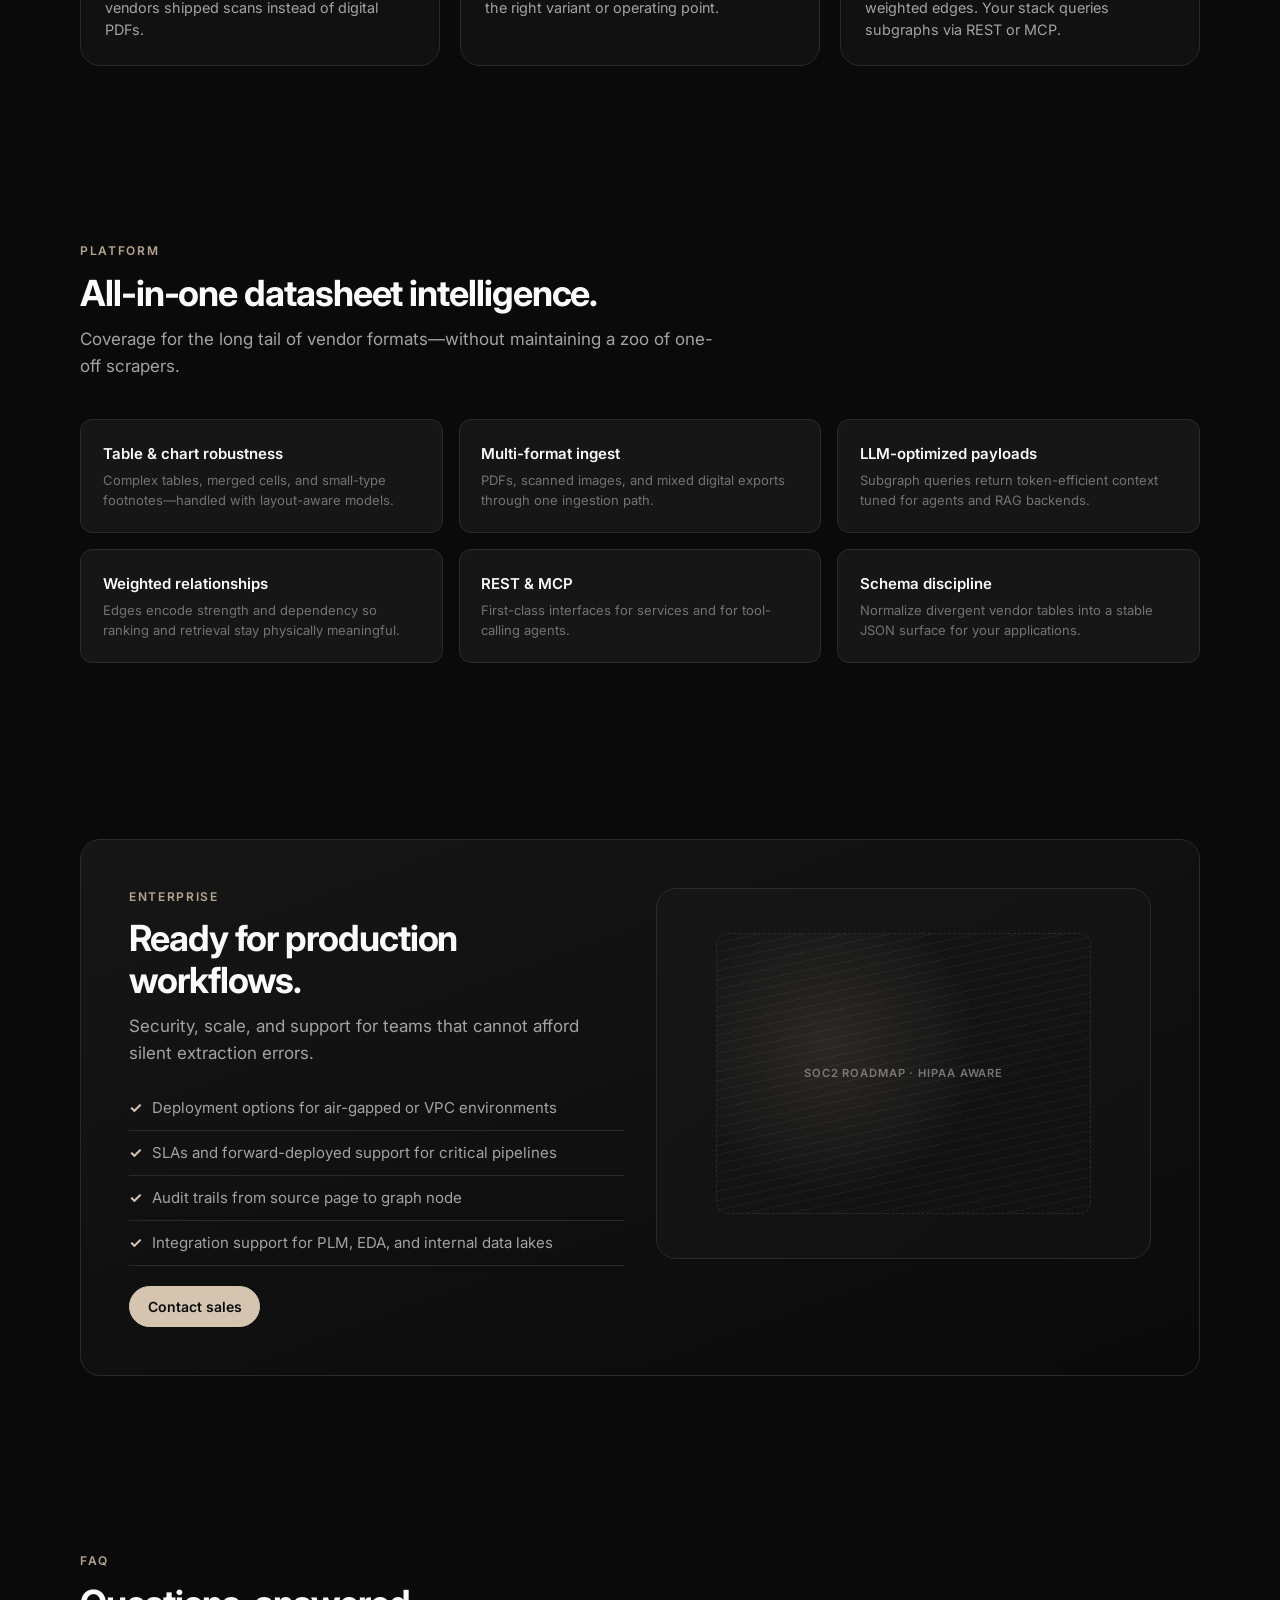
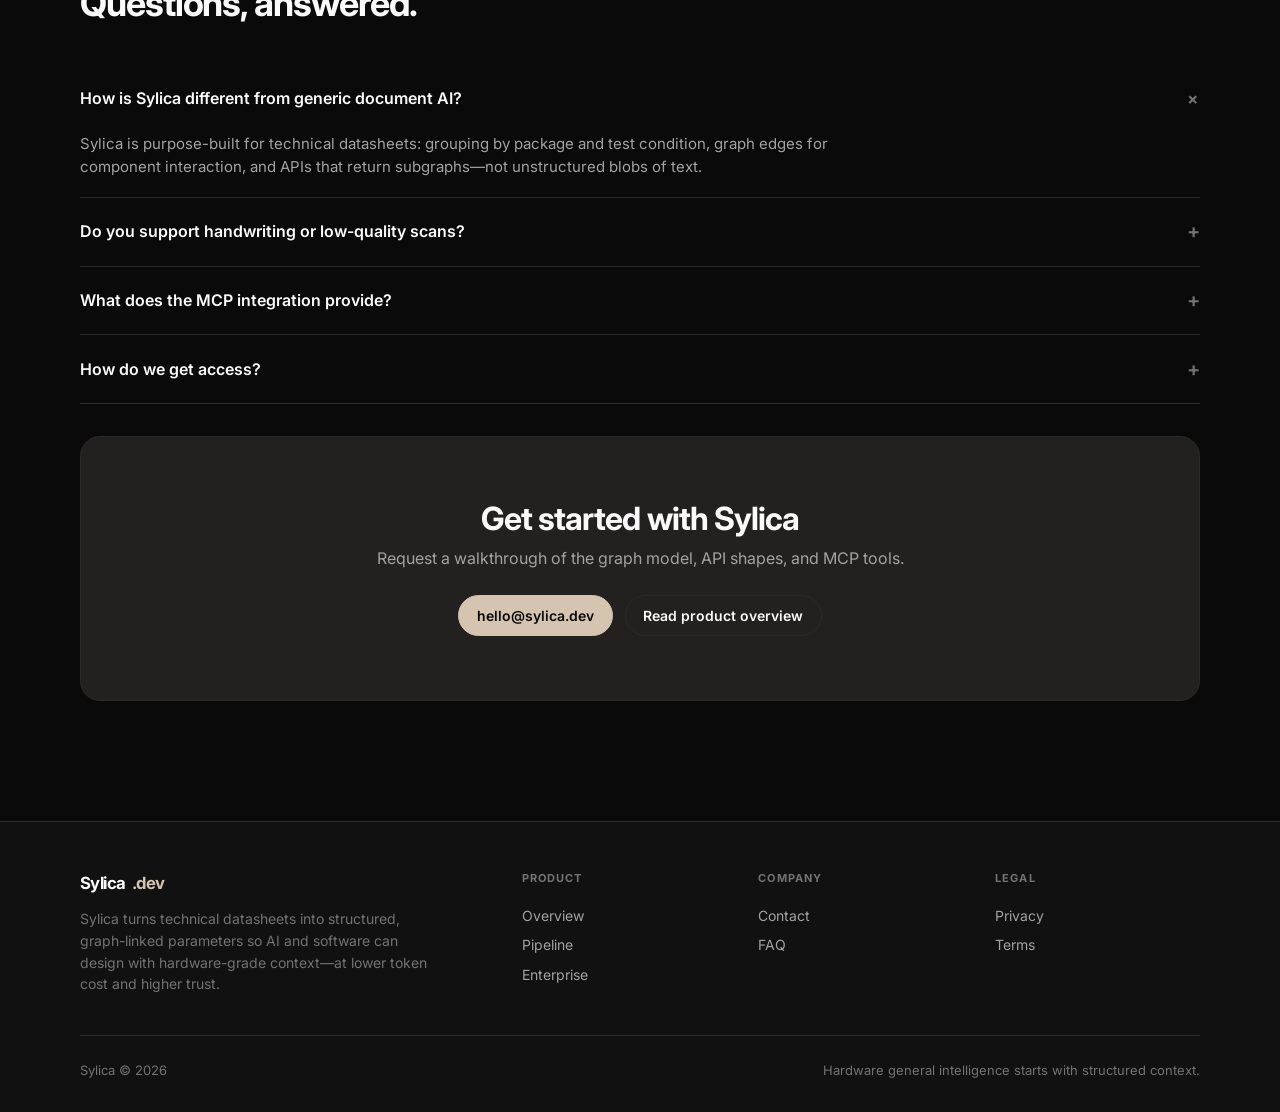
==== commit 7d6e4c31: "Updated animation" ====
--- a/index.html
+++ b/index.html
@@ -87,7 +87,7 @@
                   <tbody>
                     <tr>
                       <td>VIN</td>
-                      <td>Input voltage</td>
+                      <td>Input voltage range</td>
                       <td>2.7</td>
                       <td>—</td>
                       <td>5.5</td>
@@ -103,11 +103,27 @@
                     </tr>
                     <tr>
                       <td>IOUT</td>
-                      <td>Load current</td>
+                      <td>Continuous load current</td>
                       <td>0</td>
                       <td>—</td>
                       <td>800</td>
                       <td>mA</td>
+                    </tr>
+                    <tr>
+                      <td>PSRR</td>
+                      <td>Power-supply rejection (1 kHz)</td>
+                      <td>—</td>
+                      <td>70</td>
+                      <td>—</td>
+                      <td>dB</td>
+                    </tr>
+                    <tr>
+                      <td>Noise</td>
+                      <td>Output noise density</td>
+                      <td>—</td>
+                      <td>50</td>
+                      <td>—</td>
+                      <td>nV/√Hz</td>
                     </tr>
                     <tr>
                       <td>Line</td>
@@ -119,7 +135,7 @@
                     </tr>
                     <tr>
                       <td>θJA</td>
-                      <td>Thermal resist.</td>
+                      <td>Thermal resistance</td>
                       <td>—</td>
                       <td>48</td>
                       <td>—</td>
--- a/css/hero-datasheet-demo.css
+++ b/css/hero-datasheet-demo.css
@@ -3,6 +3,7 @@
   user-select: none;
   -webkit-user-select: none;
   cursor: ew-resize;
+  aspect-ratio: 16 / 9;
 }
 
 .hero-visual.hero-visual--demo::after {
@@ -60,10 +61,10 @@
 }
 
 .ds-demo__sheet {
-  padding: 0.65rem 0.75rem;
+  padding: 0.9rem 1rem;
   overflow: hidden;
   font-family: "Inter", ui-monospace, monospace;
-  line-height: 1.35;
+  line-height: 1.4;
   pointer-events: none;
   z-index: 1;
 }
@@ -91,7 +92,7 @@
 .ds-demo__table {
   width: 100%;
   border-collapse: collapse;
-  font-size: 0.58rem;
+  font-size: 0.75rem;
 }
 
 .ds-demo__table th,
@@ -163,20 +164,20 @@
 
 .ds-demo__graph-layer .g-node__meta {
   font-family: "Inter", system-ui, sans-serif;
-  font-size: 14px;
+  font-size: 16px;
   font-weight: 600;
   letter-spacing: 0.08em;
   text-transform: uppercase;
-  fill: rgba(250, 250, 250, 0.85);
+  fill: rgba(250, 250, 250, 0.95);
 }
 
 .ds-demo__graph-layer .g-edge__label {
   font-family: "Inter", system-ui, sans-serif;
-  font-size: 11px;
+  font-size: 13px;
   font-weight: 600;
   letter-spacing: 0.04em;
   text-transform: uppercase;
-  fill: rgba(212, 196, 176, 0.92);
+  fill: var(--beige-wash);
   paint-order: stroke;
   stroke: rgba(10, 10, 10, 0.78);
   stroke-width: 4px;
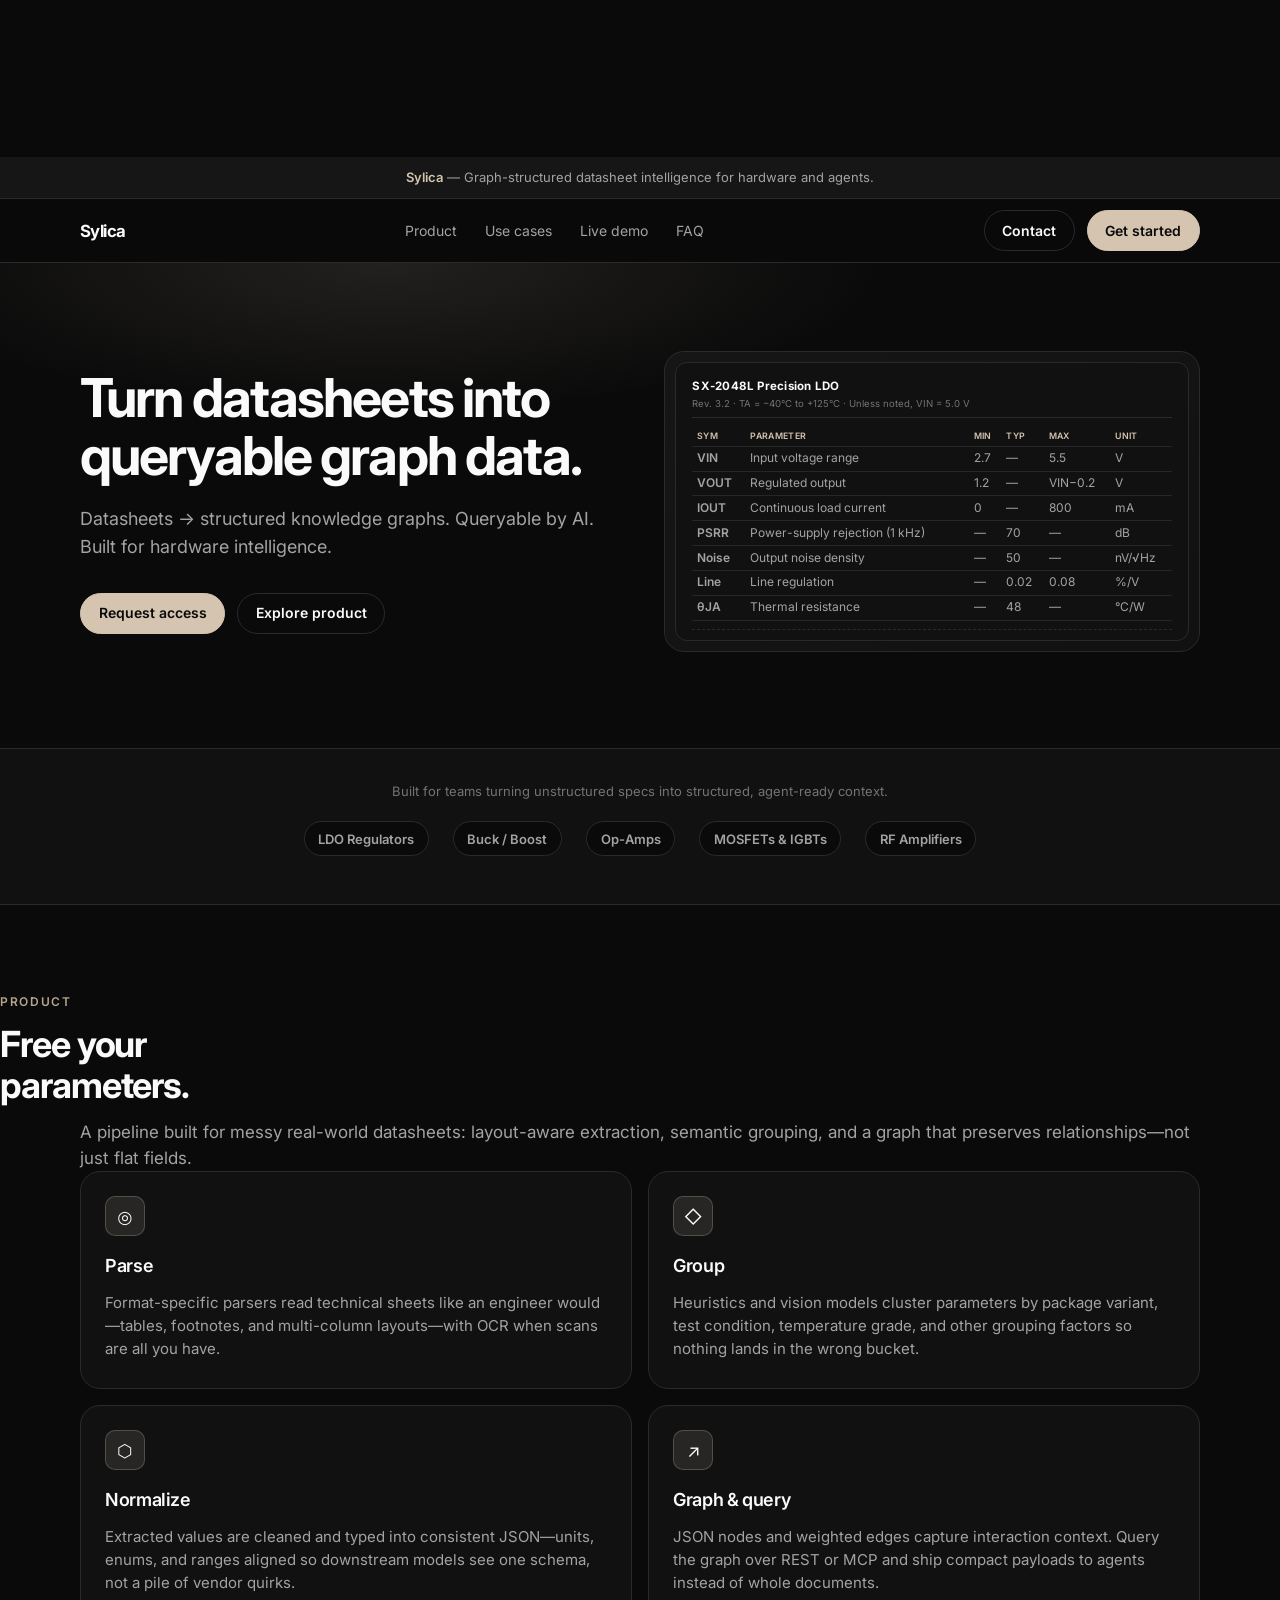
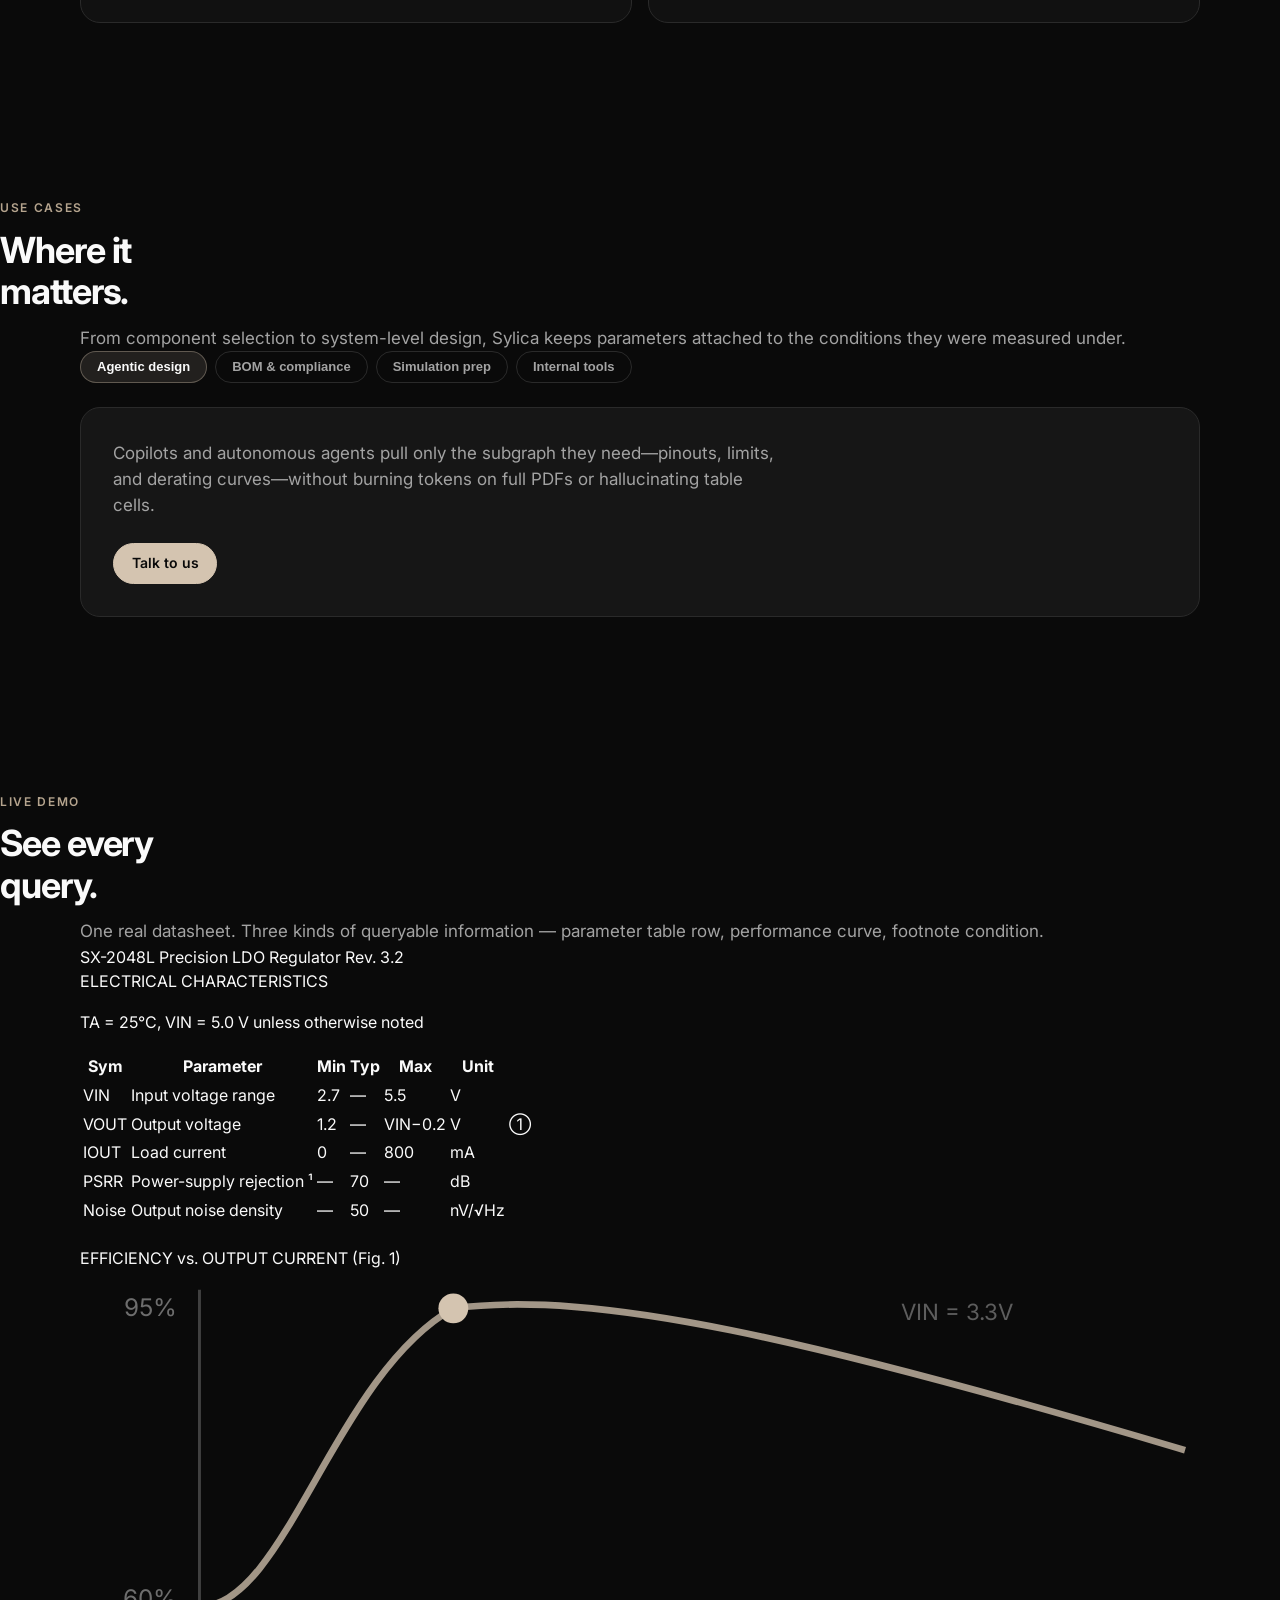
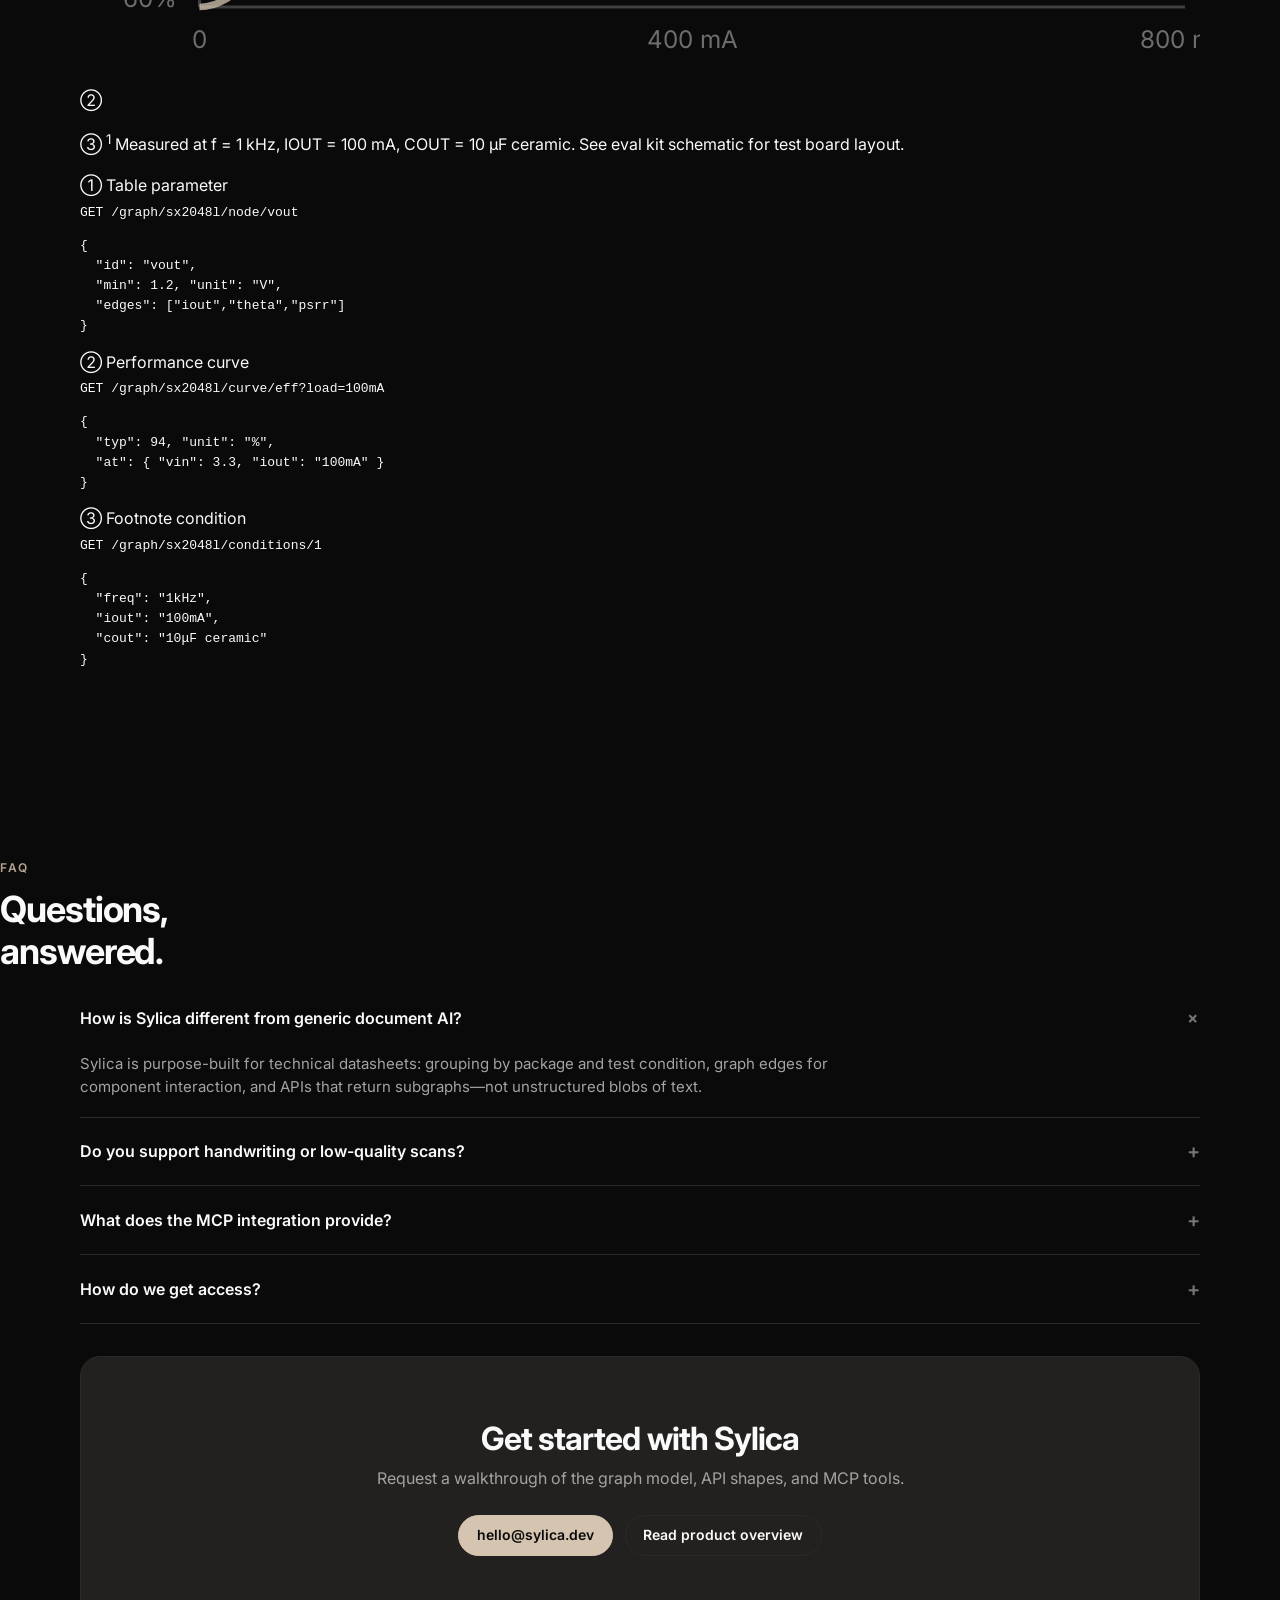
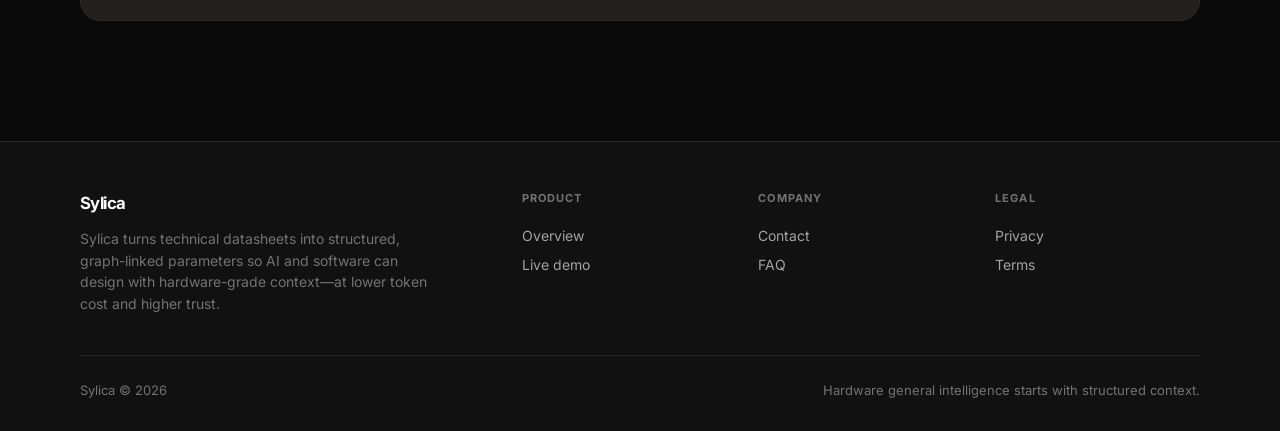
==== commit 7db3a886: "change" ====
--- a/index.html
+++ b/index.html
@@ -11,26 +11,29 @@
     <link rel="preconnect" href="https://fonts.googleapis.com" />
     <link rel="preconnect" href="https://fonts.gstatic.com" crossorigin />
     <link
-      href="https://fonts.googleapis.com/css2?family=Inter:ital,opsz,wght@0,14..32,400..700;1,14..32,400..600&display=swap"
+      href="https://fonts.googleapis.com/css2?family=Inter:ital,opsz,wght@0,14..32,200..700;1,14..32,200..600&display=swap"
       rel="stylesheet"
     />
     <link rel="stylesheet" href="css/variables.css" />
     <link rel="stylesheet" href="css/base.css" />
     <link rel="stylesheet" href="css/site.css" />
     <link rel="stylesheet" href="css/hero-datasheet-demo.css" />
+    <link rel="stylesheet" href="css/graph-scroll.css" />
   </head>
   <body>
+    <!-- Background animated graph canvas -->
+    <canvas id="bgCanvas" aria-hidden="true"></canvas>
     <div class="notice">
       <strong>Sylica</strong> — Graph-structured datasheet intelligence for hardware and agents.
     </div>
 
     <header>
       <div class="wrap nav" id="nav">
-        <a href="#" class="logo">Sylica<span>.dev</span></a>
+        <a href="#" class="logo">Sylica</a>
         <nav class="nav-links" aria-label="Primary">
           <a href="#product">Product</a>
           <a href="#use-cases">Use cases</a>
-          <a href="#how">How it works</a>
+          <a href="#live-demo">Live demo</a>
           <a href="#faq">FAQ</a>
         </nav>
         <div class="nav-actions">
@@ -48,13 +51,8 @@
         <div>
           <h1>Turn datasheets into queryable graph data.</h1>
           <p class="hero-lead">
-            Sylica builds model-ready inputs from technical datasheets. Heuristic algorithms and
-            vision models compile scattered parameters by relevant grouping factors—package variant,
-            test condition, and more. Format-specific parsers use OCR to extract key values,
-            normalized into clean JSONs. We organize JSON in a weighted graph that encodes how
-            components interact—queryable via REST API and MCP. When an agent designs with Sylica,
-            it gets the parameters and context it needs at a fraction of the token cost. Sylica is
-            the layer we need for hardware general intelligence.
+            Datasheets <span class="hero-lead__arrow">→</span> structured knowledge graphs.
+            <span class="hero-lead__accent">Queryable by AI.</span> Built for hardware intelligence.
           </p>
           <div class="hero-ctas">
             <a href="#contact" class="btn btn-primary">Request access</a>
@@ -161,78 +159,128 @@
                         <feMergeNode in="SourceGraphic" />
                       </feMerge>
                     </filter>
+                    <marker id="dsArrow" viewBox="0 0 10 10" refX="9" refY="5" markerWidth="6" markerHeight="6" orient="auto-start-reverse">
+                      <path d="M 0 0 L 10 5 L 0 10 z" fill="rgba(212,196,176,0.65)" />
+                    </marker>
                   </defs>
 
-                  <g class="g-aux">
-                    <line class="g-aux-edge" x1="84" y1="80" x2="220" y2="160" />
-                    <line class="g-aux-edge" x1="220" y1="160" x2="370" y2="110" />
-                    <line class="g-aux-edge" x1="370" y1="110" x2="540" y2="180" />
-                    <line class="g-aux-edge" x1="540" y1="180" x2="750" y2="130" />
-                    <line class="g-aux-edge" x1="240" y1="380" x2="430" y2="310" />
-                    <line class="g-aux-edge" x1="430" y1="310" x2="620" y2="370" />
-                    <line class="g-aux-edge" x1="620" y1="370" x2="820" y2="320" />
-                    <circle class="g-aux-node" cx="84" cy="80" r="4" />
-                    <circle class="g-aux-node" cx="220" cy="160" r="4" />
-                    <circle class="g-aux-node" cx="370" cy="110" r="4" />
-                    <circle class="g-aux-node" cx="540" cy="180" r="4" />
-                    <circle class="g-aux-node" cx="750" cy="130" r="4" />
-                    <circle class="g-aux-node" cx="240" cy="380" r="4" />
-                    <circle class="g-aux-node" cx="430" cy="310" r="4" />
-                    <circle class="g-aux-node" cx="620" cy="370" r="4" />
-                    <circle class="g-aux-node" cx="820" cy="320" r="4" />
+                  <g class="g-edges" filter="url(#heroDsGlow)">
+                    <!-- VIN min/max → VIN rail → core hub -->
+                    <line class="g-edge" marker-end="url(#dsArrow)" x1="490" y1="175" x2="330" y2="255" />
+                    <line class="g-edge" marker-end="url(#dsArrow)" x1="375" y1="75"  x2="490" y2="175" />
+                    <line class="g-edge" marker-end="url(#dsArrow)" x1="605" y1="75"  x2="490" y2="175" />
+
+                    <!-- Core hub fan-out -->
+                    <line class="g-edge" marker-end="url(#dsArrow)" x1="330" y1="255" x2="90"  y2="140" />
+                    <line class="g-edge" marker-end="url(#dsArrow)" x1="330" y1="255" x2="90"  y2="385" />
+                    <line class="g-edge" marker-end="url(#dsArrow)" x1="330" y1="255" x2="215" y2="320" />
+                    <line class="g-edge" marker-end="url(#dsArrow)" x1="330" y1="255" x2="255" y2="435" />
+                    <line class="g-edge" marker-end="url(#dsArrow)" x1="330" y1="255" x2="435" y2="445" />
+                    <line class="g-edge" marker-end="url(#dsArrow)" x1="330" y1="255" x2="760" y2="90"  />
+                    <line class="g-edge" marker-end="url(#dsArrow)" x1="330" y1="255" x2="555" y2="340" />
+
+                    <!-- Core → load → output -->
+                    <line class="g-edge" marker-end="url(#dsArrow)" x1="330" y1="255" x2="695" y2="275" />
+                    <line class="g-edge" marker-end="url(#dsArrow)" x1="490" y1="175" x2="875" y2="225" />
+                    <line class="g-edge" marker-end="url(#dsArrow)" x1="695" y1="275" x2="875" y2="225" />
+
+                    <!-- Output envelope -->
+                    <line class="g-edge" marker-end="url(#dsArrow)" x1="330" y1="255" x2="700" y2="420" />
+                    <line class="g-edge" marker-end="url(#dsArrow)" x1="330" y1="255" x2="920" y2="420" />
+                    <line class="g-edge" marker-end="url(#dsArrow)" x1="695" y1="275" x2="700" y2="420" />
+                    <line class="g-edge" marker-end="url(#dsArrow)" x1="695" y1="275" x2="920" y2="420" />
                   </g>
 
-                  <g class="g-edges" filter="url(#heroDsGlow)">
-                    <line class="g-edge" x1="120" y1="120" x2="330" y2="250" />
-                    <line class="g-edge" x1="330" y1="250" x2="560" y2="190" />
-                    <line class="g-edge" x1="330" y1="250" x2="340" y2="400" />
-                    <line class="g-edge" x1="560" y1="190" x2="710" y2="330" />
-                    <line class="g-edge" x1="340" y1="400" x2="710" y2="330" />
-                    <line class="g-edge" x1="710" y1="330" x2="900" y2="220" />
-                    <line class="g-edge" x1="560" y1="190" x2="340" y2="400" />
-                    <line class="g-edge" x1="120" y1="120" x2="560" y2="190" />
-                  </g>
-
-                  <g class="g-edge-labels">
-                    <text class="g-edge__label" x="228" y="172" text-anchor="middle">THERM PATH · θJA 48°C/W</text>
-                    <text class="g-edge__label" x="446" y="210" text-anchor="middle">INPUT RAIL · VIN 2.7–5.5V</text>
-                    <text class="g-edge__label" x="350" y="330" text-anchor="start">PACKAGE COUPLING · 8L-DFN</text>
-                    <text class="g-edge__label" x="640" y="256" text-anchor="middle">REGULATION LINK · 0.02%/V typ</text>
-                    <text class="g-edge__label" x="530" y="378" text-anchor="middle">LOAD ENVELOPE · IOUT ≤ 800mA</text>
-                    <text class="g-edge__label" x="806" y="266" text-anchor="middle">OUTPUT GUARANTEE · VOUT 1.2V+</text>
-                    <text class="g-edge__label" x="448" y="286" text-anchor="middle">STABILITY LOOP · EP to GND</text>
-                  </g>
-
                   <g class="g-nodes" filter="url(#heroDsGlow)">
-                    <g class="g-node" transform="translate(120,120)">
-                      <circle class="g-node__disc" r="38" />
-                      <text class="g-node__label" y="8" text-anchor="middle">6</text>
-                      <text class="g-node__meta" y="62" text-anchor="middle">THERMAL θJA</text>
-                    </g>
-                    <g class="g-node" transform="translate(330,250)">
-                      <circle class="g-node__disc" r="42" />
-                      <text class="g-node__label" y="9" text-anchor="middle">4</text>
-                      <text class="g-node__meta" y="68" text-anchor="middle">CORE PART NODE</text>
-                    </g>
-                    <g class="g-node" transform="translate(560,190)">
-                      <circle class="g-node__disc" r="40" />
-                      <text class="g-node__label" y="8" text-anchor="middle">5</text>
-                      <text class="g-node__meta" y="64" text-anchor="middle">VIN 2.7-5.5V</text>
-                    </g>
-                    <g class="g-node" transform="translate(340,400)">
-                      <circle class="g-node__disc" r="40" />
-                      <text class="g-node__label" y="8" text-anchor="middle">3</text>
-                      <text class="g-node__meta" y="64" text-anchor="middle">PKG 8L-DFN</text>
-                    </g>
-                    <g class="g-node" transform="translate(710,330)">
-                      <circle class="g-node__disc" r="42" />
-                      <text class="g-node__label" y="9" text-anchor="middle">2</text>
-                      <text class="g-node__meta" y="68" text-anchor="middle">IOUT 800mA</text>
-                    </g>
-                    <g class="g-node" transform="translate(900,220)">
-                      <circle class="g-node__disc g-node__disc--accent" r="40" />
-                      <text class="g-node__label" y="8" text-anchor="middle">1</text>
-                      <text class="g-node__meta" y="64" text-anchor="middle">VOUT TARGET</text>
+                    <!-- 4: core hub -->
+                    <g class="g-node" transform="translate(330,255)">
+                      <circle class="g-node__disc" r="34" />
+                      <text class="g-node__label" y="10" text-anchor="middle">4</text>
+                      <text class="g-node__meta" y="48" text-anchor="middle">CORE HUB</text>
+                    </g>
+                    <!-- 5: input rail -->
+                    <g class="g-node" transform="translate(490,175)">
+                      <circle class="g-node__disc" r="34" />
+                      <text class="g-node__label" y="10" text-anchor="middle">5</text>
+                      <text class="g-node__meta" y="48" text-anchor="middle">VIN 2.7–5.5V</text>
+                    </g>
+                    <!-- 6: thermal -->
+                    <g class="g-node" transform="translate(90,140)">
+                      <circle class="g-node__disc" r="34" />
+                      <text class="g-node__label" y="10" text-anchor="middle">6</text>
+                      <text class="g-node__meta" y="48" text-anchor="middle">θJA 48°C/W</text>
+                    </g>
+                    <!-- 3: package -->
+                    <g class="g-node" transform="translate(90,385)">
+                      <circle class="g-node__disc" r="34" />
+                      <text class="g-node__label" y="10" text-anchor="middle">3</text>
+                      <text class="g-node__meta" y="48" text-anchor="middle">PKG 8L-DFN</text>
+                    </g>
+                    <!-- 10: temperature grade -->
+                    <g class="g-node" transform="translate(215,320)">
+                      <circle class="g-node__disc" r="34" />
+                      <text class="g-node__label" y="10" text-anchor="middle">10</text>
+                      <text class="g-node__meta" y="48" text-anchor="middle">TA −40..+125°C</text>
+                    </g>
+                    <!-- 7: PSRR — moved to upper right, clear of VIN nodes -->
+                    <g class="g-node" transform="translate(760,90)">
+                      <circle class="g-node__disc" r="34" />
+                      <text class="g-node__label" y="10" text-anchor="middle">7</text>
+                      <text class="g-node__meta" y="48" text-anchor="middle">PSRR 70dB</text>
+                    </g>
+                    <!-- 8: noise — separated from IOUT -->
+                    <g class="g-node" transform="translate(555,340)">
+                      <circle class="g-node__disc" r="34" />
+                      <text class="g-node__label" y="10" text-anchor="middle">8</text>
+                      <text class="g-node__meta" y="48" text-anchor="middle">NOISE 50nV/√Hz</text>
+                    </g>
+                    <!-- 9: line regulation -->
+                    <g class="g-node" transform="translate(255,435)">
+                      <circle class="g-node__disc" r="34" />
+                      <text class="g-node__label" y="10" text-anchor="middle">9</text>
+                      <text class="g-node__meta" y="48" text-anchor="middle">LINE 0.02–0.08%/V</text>
+                    </g>
+                    <!-- 11: pin/GND -->
+                    <g class="g-node" transform="translate(435,445)">
+                      <circle class="g-node__disc" r="34" />
+                      <text class="g-node__label" y="10" text-anchor="middle">11</text>
+                      <text class="g-node__meta" y="48" text-anchor="middle">EP → GND</text>
+                    </g>
+                    <!-- 2: load current -->
+                    <g class="g-node" transform="translate(695,275)">
+                      <circle class="g-node__disc" r="34" />
+                      <text class="g-node__label" y="10" text-anchor="middle">2</text>
+                      <text class="g-node__meta" y="48" text-anchor="middle">IOUT 0–800mA</text>
+                    </g>
+                    <!-- 1: primary output -->
+                    <g class="g-node" transform="translate(875,225)">
+                      <circle class="g-node__disc g-node__disc--accent" r="34" />
+                      <text class="g-node__label" y="10" text-anchor="middle">1</text>
+                      <text class="g-node__meta" y="48" text-anchor="middle">VOUT ≥1.2V</text>
+                    </g>
+                    <!-- 12: VIN min -->
+                    <g class="g-node" transform="translate(375,75)">
+                      <circle class="g-node__disc" r="34" />
+                      <text class="g-node__label" y="10" text-anchor="middle">12</text>
+                      <text class="g-node__meta" y="48" text-anchor="middle">VIN MIN 2.7V</text>
+                    </g>
+                    <!-- 13: VIN max -->
+                    <g class="g-node" transform="translate(605,75)">
+                      <circle class="g-node__disc" r="34" />
+                      <text class="g-node__label" y="10" text-anchor="middle">13</text>
+                      <text class="g-node__meta" y="48" text-anchor="middle">VIN MAX 5.5V</text>
+                    </g>
+                    <!-- 14: VOUT min -->
+                    <g class="g-node" transform="translate(700,420)">
+                      <circle class="g-node__disc" r="34" />
+                      <text class="g-node__label" y="10" text-anchor="middle">14</text>
+                      <text class="g-node__meta" y="48" text-anchor="middle">VOUT MIN 1.2V</text>
+                    </g>
+                    <!-- 15: VOUT max -->
+                    <g class="g-node" transform="translate(920,420)">
+                      <circle class="g-node__disc g-node__disc--accent" r="34" />
+                      <text class="g-node__label" y="10" text-anchor="middle">15</text>
+                      <text class="g-node__meta" y="48" text-anchor="middle">VOUT MAX VIN−0.2</text>
                     </g>
                   </g>
                 </svg>
@@ -248,33 +296,29 @@
       <div class="wrap">
         <p>Built for teams turning unstructured specs into structured, agent-ready context.</p>
         <div class="logo-row">
-          <span class="logo-pill">Semiconductor</span>
-          <span class="logo-pill">Power electronics</span>
-          <span class="logo-pill">RF &amp; mixed-signal</span>
-          <span class="logo-pill">EDA workflows</span>
-          <span class="logo-pill">AI copilots</span>
+          <span class="logo-pill">LDO Regulators</span>
+          <span class="logo-pill">Buck / Boost</span>
+          <span class="logo-pill">Op-Amps</span>
+          <span class="logo-pill">MOSFETs &amp; IGBTs</span>
+          <span class="logo-pill">RF Amplifiers</span>
         </div>
       </div>
     </section>
 
-    <section class="stat-block">
-      <div class="wrap">
-        <p class="label">Structured for scale</p>
-        <p class="num" id="statNum" data-target="2400000">0</p>
-        <p class="sub">Parameters normalized into graph-ready payloads (illustrative)</p>
-      </div>
-    </section>
-
-    <section class="section" id="product">
-      <div class="wrap">
-        <div class="section-head">
+    <div class="sections-track" id="sectionsTrack">
+
+    <section class="section node-section" id="product">
+      <div class="node-anchor" style="--nx:0.68">
+        <div class="node-ring graph-node-reveal">
           <p class="eyebrow">Product</p>
-          <h2>Free your parameters from the PDF.</h2>
-          <p class="section-desc">
-            A pipeline built for messy real-world datasheets: layout-aware extraction, semantic
-            grouping, and a graph that preserves relationships—not just flat fields.
-          </p>
-        </div>
+          <h2>Free your<br>parameters.</h2>
+        </div>
+      </div>
+      <div class="wrap node-content graph-node-reveal">
+        <p class="section-desc">
+          A pipeline built for messy real-world datasheets: layout-aware extraction, semantic
+          grouping, and a graph that preserves relationships—not just flat fields.
+        </p>
         <div class="card-grid">
           <article class="card">
             <div class="card-icon">◎</div>
@@ -312,16 +356,18 @@
       </div>
     </section>
 
-    <section class="section" id="use-cases" style="background: var(--black-soft); border-block: 1px solid var(--border)">
-      <div class="wrap">
-        <div class="section-head">
+    <section class="section node-section" id="use-cases">
+      <div class="node-anchor" style="--nx:0.28">
+        <div class="node-ring graph-node-reveal">
           <p class="eyebrow">Use cases</p>
-          <h2>Where accuracy and context matter.</h2>
-          <p class="section-desc">
-            From component selection to system-level design, Sylica keeps parameters attached to the
-            conditions they were measured under.
-          </p>
-        </div>
+          <h2>Where it<br>matters.</h2>
+        </div>
+      </div>
+      <div class="wrap node-content graph-node-reveal">
+        <p class="section-desc">
+          From component selection to system-level design, Sylica keeps parameters attached to the
+          conditions they were measured under.
+        </p>
         <div class="tabs" role="tablist" aria-label="Use cases">
           <button type="button" class="tab active" role="tab" aria-selected="true" data-panel="uc-1">
             Agentic design
@@ -367,114 +413,116 @@
       </div>
     </section>
 
-    <section class="section" id="how">
-      <div class="wrap">
-        <div class="section-head">
-          <p class="eyebrow">How it works</p>
-          <h2>Built to read the way hardware teams do.</h2>
-          <p class="section-desc">
-            Multi-stage processing combines OCR, layout understanding, and graph assembly so
-            outputs stay faithful to the source document.
-          </p>
-        </div>
-        <div class="steps">
-          <div class="step">
-            <div class="step-num">Step 1</div>
-            <h3>Layout &amp; capture</h3>
-            <p>
-              Vision passes segment the page—regions, tables, figures—and OCR recovers text where
-              vendors shipped scans instead of digital PDFs.
+    <section class="section node-section" id="live-demo">
+      <div class="node-anchor" style="--nx:0.44">
+        <div class="node-ring graph-node-reveal">
+          <p class="eyebrow">Live demo</p>
+          <h2>See every<br>query.</h2>
+        </div>
+      </div>
+      <div class="wrap node-content graph-node-reveal">
+        <p class="section-desc">One real datasheet. Three kinds of queryable information — parameter table row, performance curve, footnote condition.</p>
+
+        <!-- Annotated datasheet -->
+        <div class="anno-stage">
+          <div class="anno-doc">
+            <div class="anno-doc__head">
+              <span class="anno-doc__partnum">SX-2048L</span>
+              <span class="anno-doc__doctitle">Precision LDO Regulator</span>
+              <span class="anno-doc__rev">Rev. 3.2</span>
+            </div>
+            <div class="anno-doc__sect-label">ELECTRICAL CHARACTERISTICS</div>
+            <p class="anno-doc__cond">TA = 25°C, VIN = 5.0 V unless otherwise noted</p>
+            <table class="anno-doc__table">
+              <thead>
+                <tr><th>Sym</th><th>Parameter</th><th>Min</th><th>Typ</th><th>Max</th><th>Unit</th></tr>
+              </thead>
+              <tbody>
+                <tr><td>VIN</td><td>Input voltage range</td><td>2.7</td><td>—</td><td>5.5</td><td>V</td></tr>
+                <tr class="anno-row-hi">
+                  <td>VOUT</td><td>Output voltage</td><td>1.2</td><td>—</td><td>VIN−0.2</td><td>V</td>
+                  <td class="anno-marker-cell"><span class="anno-num">①</span></td>
+                </tr>
+                <tr><td>IOUT</td><td>Load current</td><td>0</td><td>—</td><td>800</td><td>mA</td></tr>
+                <tr><td>PSRR</td><td>Power-supply rejection ¹</td><td>—</td><td>70</td><td>—</td><td>dB</td></tr>
+                <tr><td>Noise</td><td>Output noise density</td><td>—</td><td>50</td><td>—</td><td>nV/√Hz</td></tr>
+              </tbody>
+            </table>
+
+            <div class="anno-doc__sect-label" style="margin-top:1.25rem">EFFICIENCY vs. OUTPUT CURRENT (Fig. 1)</div>
+            <div class="anno-fig">
+              <svg viewBox="0 0 300 110" class="anno-chart-svg" aria-hidden="true">
+                <line x1="32" y1="5" x2="32" y2="90" stroke="rgba(163,163,163,0.35)" stroke-width="0.8"/>
+                <line x1="32" y1="90" x2="296" y2="90" stroke="rgba(163,163,163,0.35)" stroke-width="0.8"/>
+                <text x="26" y="12" font-size="6.5" fill="rgba(163,163,163,0.65)" text-anchor="end">95%</text>
+                <text x="26" y="90" font-size="6.5" fill="rgba(163,163,163,0.65)" text-anchor="end">60%</text>
+                <text x="32" y="101" font-size="6.5" fill="rgba(163,163,163,0.65)" text-anchor="middle">0</text>
+                <text x="164" y="101" font-size="6.5" fill="rgba(163,163,163,0.65)" text-anchor="middle">400 mA</text>
+                <text x="296" y="101" font-size="6.5" fill="rgba(163,163,163,0.65)" text-anchor="middle">800 mA</text>
+                <path d="M 32,90 C 55,90 68,28 100,10 C 138,5 195,18 296,48" fill="none" stroke="rgba(212,196,176,0.75)" stroke-width="1.8"/>
+                <circle cx="100" cy="10" r="4" fill="rgba(212,196,176,1)" />
+                <text x="220" y="13" font-size="6" fill="rgba(163,163,163,0.55)">VIN = 3.3V</text>
+              </svg>
+              <span class="anno-num anno-num--float">②</span>
+            </div>
+
+            <div class="anno-doc__rule"></div>
+            <p class="anno-footnote-line">
+              <span class="anno-num anno-num--fn">③</span>
+              <sup>1</sup> Measured at f = 1 kHz, IOUT = 100 mA, COUT = 10 μF ceramic. See eval kit schematic for test board layout.
             </p>
           </div>
-          <div class="step">
-            <div class="step-num">Step 2</div>
-            <h3>Semantic structure</h3>
-            <p>
-              Models map labels to values in context, resolve footnotes, and assign parameters to
-              the right variant or operating point.
-            </p>
-          </div>
-          <div class="step">
-            <div class="step-num">Step 3</div>
-            <h3>Graph &amp; API</h3>
-            <p>
-              Normalized JSON becomes nodes; interactions and dependencies become weighted edges.
-              Your stack queries subgraphs via REST or MCP.
-            </p>
-          </div>
-        </div>
+
+          <div class="anno-callouts">
+            <div class="anno-callout">
+              <div class="anno-callout__hd">
+                <span class="anno-num anno-num--a">①</span>
+                <span class="anno-callout__tag">Table parameter</span>
+              </div>
+              <code class="anno-callout__query">GET /graph/sx2048l/node/vout</code>
+              <pre class="anno-callout__resp">{
+  "id": "vout",
+  "min": 1.2, "unit": "V",
+  "edges": ["iout","theta","psrr"]
+}</pre>
+            </div>
+            <div class="anno-callout">
+              <div class="anno-callout__hd">
+                <span class="anno-num anno-num--b">②</span>
+                <span class="anno-callout__tag">Performance curve</span>
+              </div>
+              <code class="anno-callout__query">GET /graph/sx2048l/curve/eff?load=100mA</code>
+              <pre class="anno-callout__resp">{
+  "typ": 94, "unit": "%",
+  "at": { "vin": 3.3, "iout": "100mA" }
+}</pre>
+            </div>
+            <div class="anno-callout">
+              <div class="anno-callout__hd">
+                <span class="anno-num anno-num--c">③</span>
+                <span class="anno-callout__tag">Footnote condition</span>
+              </div>
+              <code class="anno-callout__query">GET /graph/sx2048l/conditions/1</code>
+              <pre class="anno-callout__resp">{
+  "freq": "1kHz",
+  "iout": "100mA",
+  "cout": "10μF ceramic"
+}</pre>
+            </div>
+          </div>
+        </div><!-- /anno-stage -->
+
       </div>
     </section>
 
-    <section class="section">
-      <div class="wrap">
-        <div class="section-head">
-          <p class="eyebrow">Platform</p>
-          <h2>All-in-one datasheet intelligence.</h2>
-          <p class="section-desc">
-            Coverage for the long tail of vendor formats—without maintaining a zoo of one-off
-            scrapers.
-          </p>
-        </div>
-        <div class="feature-grid">
-          <div class="feature">
-            <h4>Table &amp; chart robustness</h4>
-            <p>Complex tables, merged cells, and small-type footnotes—handled with layout-aware models.</p>
-          </div>
-          <div class="feature">
-            <h4>Multi-format ingest</h4>
-            <p>PDFs, scanned images, and mixed digital exports through one ingestion path.</p>
-          </div>
-          <div class="feature">
-            <h4>LLM-optimized payloads</h4>
-            <p>Subgraph queries return token-efficient context tuned for agents and RAG backends.</p>
-          </div>
-          <div class="feature">
-            <h4>Weighted relationships</h4>
-            <p>Edges encode strength and dependency so ranking and retrieval stay physically meaningful.</p>
-          </div>
-          <div class="feature">
-            <h4>REST &amp; MCP</h4>
-            <p>First-class interfaces for services and for tool-calling agents.</p>
-          </div>
-          <div class="feature">
-            <h4>Schema discipline</h4>
-            <p>Normalize divergent vendor tables into a stable JSON surface for your applications.</p>
-          </div>
-        </div>
-      </div>
-    </section>
-
-    <section class="section" id="enterprise">
-      <div class="wrap">
-        <div class="enterprise">
-          <div>
-            <p class="eyebrow">Enterprise</p>
-            <h2>Ready for production workflows.</h2>
-            <p class="section-desc">
-              Security, scale, and support for teams that cannot afford silent extraction errors.
-            </p>
-            <ul>
-              <li>Deployment options for air-gapped or VPC environments</li>
-              <li>SLAs and forward-deployed support for critical pipelines</li>
-              <li>Audit trails from source page to graph node</li>
-              <li>Integration support for PLM, EDA, and internal data lakes</li>
-            </ul>
-            <a href="#contact" class="btn btn-primary" style="margin-top: 1.25rem">Contact sales</a>
-          </div>
-          <div class="hero-visual" style="min-height: 220px" aria-hidden="true">
-            <div class="hero-nodes">SOC2 roadmap · HIPAA aware</div>
-          </div>
-        </div>
-      </div>
-    </section>
-
-    <section class="section" id="faq">
-      <div class="wrap">
-        <div class="section-head">
+    <section class="section node-section" id="faq">
+      <div class="node-anchor" style="--nx:0.72">
+        <div class="node-ring graph-node-reveal">
           <p class="eyebrow">FAQ</p>
-          <h2>Questions, answered.</h2>
-        </div>
+          <h2>Questions,<br>answered.</h2>
+        </div>
+      </div>
+      <div class="wrap node-content graph-node-reveal">
         <div class="faq-list">
           <div class="faq-item open">
             <button type="button" aria-expanded="true">
@@ -539,11 +587,13 @@
       </div>
     </section>
 
+    </div><!-- /sections-track -->
+
     <footer>
       <div class="wrap">
         <div class="footer-grid">
           <div class="footer-brand">
-            <a href="#" class="logo">Sylica<span>.dev</span></a>
+            <a href="#" class="logo">Sylica</a>
             <p>
               Sylica turns technical datasheets into structured, graph-linked parameters so AI and
               software can design with hardware-grade context—at lower token cost and higher trust.
@@ -552,8 +602,7 @@
           <div class="footer-col">
             <h4>Product</h4>
             <a href="#product">Overview</a>
-            <a href="#how">Pipeline</a>
-            <a href="#enterprise">Enterprise</a>
+            <a href="#live-demo">Live demo</a>
           </div>
           <div class="footer-col">
             <h4>Company</h4>
@@ -575,5 +624,7 @@
 
     <script src="js/main.js" defer></script>
     <script src="js/hero-datasheet-demo.js" defer></script>
+    <script src="js/background-canvas.js" defer></script>
+    <script src="js/scroll-graph.js" defer></script>
   </body>
 </html>
--- a/css/hero-datasheet-demo.css
+++ b/css/hero-datasheet-demo.css
@@ -128,8 +128,7 @@
   display: flex;
   align-items: center;
   justify-content: center;
-  background: radial-gradient(ellipse 85% 75% at 50% 45%, rgba(212, 196, 176, 0.08), transparent 55%),
-    var(--black-soft);
+  background: var(--black-soft);
   pointer-events: none;
   opacity: 1;
   clip-path: polygon(0 0, var(--ds-swipe) 0, var(--ds-swipe) 100%, 0 100%);
@@ -156,31 +155,37 @@
 
 .ds-demo__graph-layer .g-node__label {
   font-family: "Inter", system-ui, sans-serif;
-  font-size: 44px;
+  font-size: 26px;
   font-weight: 700;
   fill: var(--white);
   pointer-events: none;
+  paint-order: stroke;
+  stroke: rgba(10, 10, 10, 0.85);
+  stroke-width: 6px;
 }
 
 .ds-demo__graph-layer .g-node__meta {
   font-family: "Inter", system-ui, sans-serif;
-  font-size: 16px;
-  font-weight: 600;
-  letter-spacing: 0.08em;
+  font-size: 12px;
+  font-weight: 600;
+  letter-spacing: 0.06em;
   text-transform: uppercase;
   fill: rgba(250, 250, 250, 0.95);
+  paint-order: stroke;
+  stroke: rgba(10, 10, 10, 0.8);
+  stroke-width: 4px;
 }
 
 .ds-demo__graph-layer .g-edge__label {
   font-family: "Inter", system-ui, sans-serif;
-  font-size: 13px;
+  font-size: 12px;
   font-weight: 600;
   letter-spacing: 0.04em;
   text-transform: uppercase;
   fill: var(--beige-wash);
   paint-order: stroke;
   stroke: rgba(10, 10, 10, 0.78);
-  stroke-width: 4px;
+  stroke-width: 3px;
   stroke-linejoin: round;
 }
 
